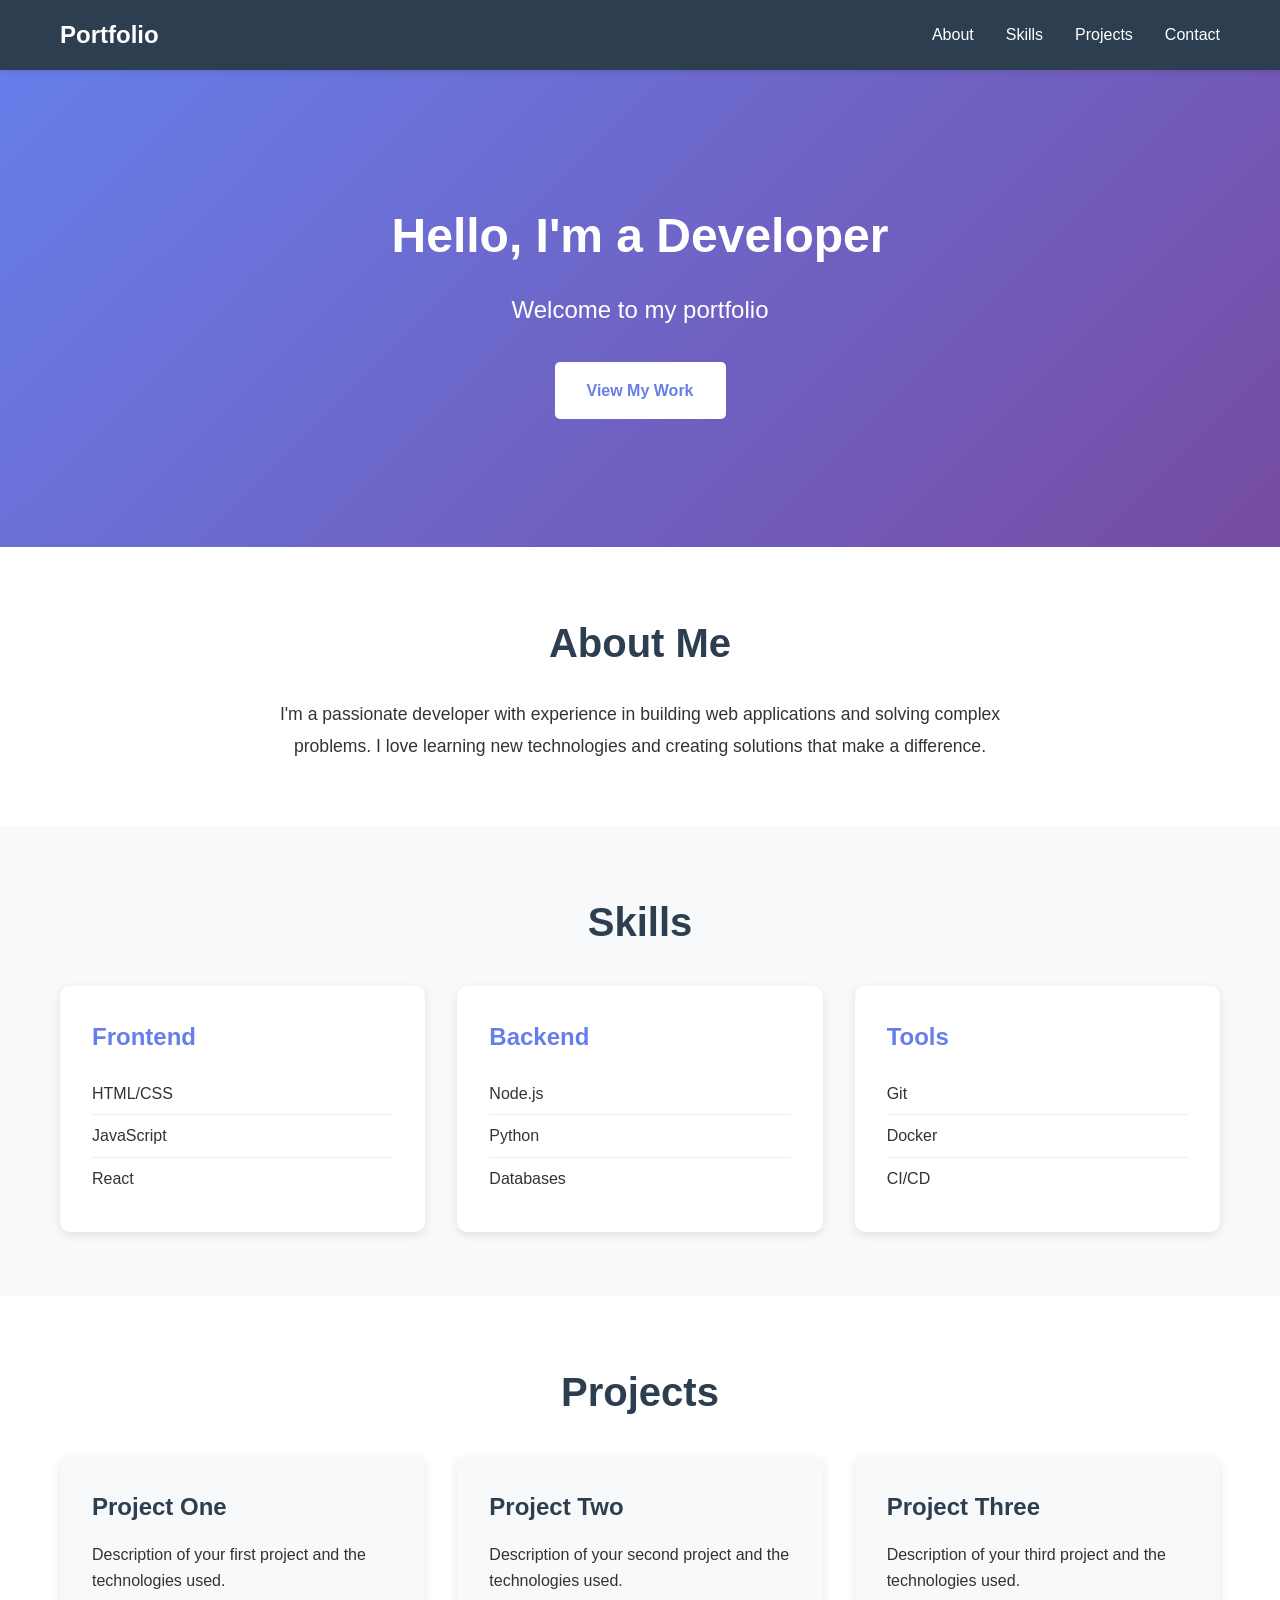
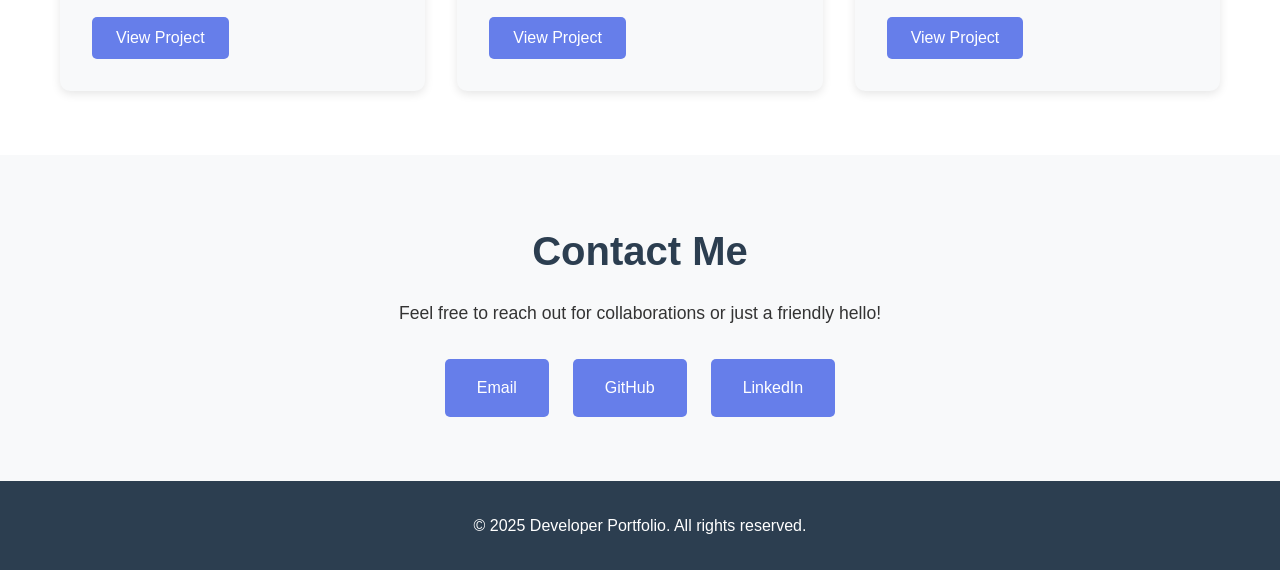
==== index.html @ 44badab9 "Create complete developer portfolio website Co-authored-by: anilindorkar <16035723+anilindorkar@user" ====
<!DOCTYPE html>
<html lang="en">
<head>
    <meta charset="UTF-8">
    <meta name="viewport" content="width=device-width, initial-scale=1.0">
    <meta name="description" content="Developer Portfolio - Showcasing my projects and skills">
    <title>Developer Portfolio</title>
    <link rel="stylesheet" href="styles.css">
</head>
<body>
    <header>
        <nav>
            <div class="nav-container">
                <h1 class="logo">Portfolio</h1>
                <ul class="nav-links">
                    <li><a href="#about">About</a></li>
                    <li><a href="#skills">Skills</a></li>
                    <li><a href="#projects">Projects</a></li>
                    <li><a href="#contact">Contact</a></li>
                </ul>
            </div>
        </nav>
    </header>

    <main>
        <section id="hero" class="hero">
            <div class="hero-content">
                <h2>Hello, I'm a Developer</h2>
                <p>Welcome to my portfolio</p>
                <a href="#projects" class="cta-button">View My Work</a>
            </div>
        </section>

        <section id="about" class="about">
            <div class="container">
                <h2>About Me</h2>
                <p>
                    I'm a passionate developer with experience in building web applications
                    and solving complex problems. I love learning new technologies and 
                    creating solutions that make a difference.
                </p>
            </div>
        </section>

        <section id="skills" class="skills">
            <div class="container">
                <h2>Skills</h2>
                <div class="skills-grid">
                    <div class="skill-card">
                        <h3>Frontend</h3>
                        <ul>
                            <li>HTML/CSS</li>
                            <li>JavaScript</li>
                            <li>React</li>
                        </ul>
                    </div>
                    <div class="skill-card">
                        <h3>Backend</h3>
                        <ul>
                            <li>Node.js</li>
                            <li>Python</li>
                            <li>Databases</li>
                        </ul>
                    </div>
                    <div class="skill-card">
                        <h3>Tools</h3>
                        <ul>
                            <li>Git</li>
                            <li>Docker</li>
                            <li>CI/CD</li>
                        </ul>
                    </div>
                </div>
            </div>
        </section>

        <section id="projects" class="projects">
            <div class="container">
                <h2>Projects</h2>
                <div class="projects-grid">
                    <div class="project-card">
                        <h3>Project One</h3>
                        <p>Description of your first project and the technologies used.</p>
                        <a href="#" class="project-link">View Project</a>
                    </div>
                    <div class="project-card">
                        <h3>Project Two</h3>
                        <p>Description of your second project and the technologies used.</p>
                        <a href="#" class="project-link">View Project</a>
                    </div>
                    <div class="project-card">
                        <h3>Project Three</h3>
                        <p>Description of your third project and the technologies used.</p>
                        <a href="#" class="project-link">View Project</a>
                    </div>
                </div>
            </div>
        </section>

        <section id="contact" class="contact">
            <div class="container">
                <h2>Contact Me</h2>
                <p>Feel free to reach out for collaborations or just a friendly hello!</p>
                <div class="contact-links">
                    <a href="mailto:your.email@example.com" class="contact-button">Email</a>
                    <a href="https://github.com/anilindorkar" class="contact-button">GitHub</a>
                    <a href="https://linkedin.com/in/yourprofile" class="contact-button">LinkedIn</a>
                </div>
            </div>
        </section>
    </main>

    <footer>
        <div class="container">
            <p>&copy; 2025 Developer Portfolio. All rights reserved.</p>
        </div>
    </footer>
</body>
</html>
---- styles.css ----
/* Reset and Base Styles */
* {
    margin: 0;
    padding: 0;
    box-sizing: border-box;
}

body {
    font-family: 'Segoe UI', Tahoma, Geneva, Verdana, sans-serif;
    line-height: 1.6;
    color: #333;
    background-color: #f4f4f4;
}

.container {
    max-width: 1200px;
    margin: 0 auto;
    padding: 0 20px;
}

/* Header and Navigation */
header {
    background-color: #2c3e50;
    color: white;
    position: sticky;
    top: 0;
    z-index: 100;
    box-shadow: 0 2px 5px rgba(0,0,0,0.1);
}

.nav-container {
    max-width: 1200px;
    margin: 0 auto;
    display: flex;
    justify-content: space-between;
    align-items: center;
    padding: 1rem 20px;
}

.logo {
    font-size: 1.5rem;
    font-weight: bold;
}

.nav-links {
    display: flex;
    list-style: none;
    gap: 2rem;
}

.nav-links a {
    color: white;
    text-decoration: none;
    transition: color 0.3s ease;
}

.nav-links a:hover {
    color: #3498db;
}

/* Hero Section */
.hero {
    background: linear-gradient(135deg, #667eea 0%, #764ba2 100%);
    color: white;
    padding: 8rem 20px;
    text-align: center;
}

.hero-content h2 {
    font-size: 3rem;
    margin-bottom: 1rem;
}

.hero-content p {
    font-size: 1.5rem;
    margin-bottom: 2rem;
}

.cta-button {
    display: inline-block;
    padding: 1rem 2rem;
    background-color: white;
    color: #667eea;
    text-decoration: none;
    border-radius: 5px;
    font-weight: bold;
    transition: transform 0.3s ease, box-shadow 0.3s ease;
}

.cta-button:hover {
    transform: translateY(-2px);
    box-shadow: 0 5px 15px rgba(0,0,0,0.2);
}

/* About Section */
.about {
    padding: 4rem 20px;
    background-color: white;
}

.about h2 {
    font-size: 2.5rem;
    margin-bottom: 1.5rem;
    text-align: center;
    color: #2c3e50;
}

.about p {
    font-size: 1.1rem;
    max-width: 800px;
    margin: 0 auto;
    text-align: center;
    line-height: 1.8;
}

/* Skills Section */
.skills {
    padding: 4rem 20px;
    background-color: #f8f9fa;
}

.skills h2 {
    font-size: 2.5rem;
    margin-bottom: 2rem;
    text-align: center;
    color: #2c3e50;
}

.skills-grid {
    display: grid;
    grid-template-columns: repeat(auto-fit, minmax(250px, 1fr));
    gap: 2rem;
    max-width: 1200px;
    margin: 0 auto;
}

.skill-card {
    background-color: white;
    padding: 2rem;
    border-radius: 10px;
    box-shadow: 0 3px 10px rgba(0,0,0,0.1);
    transition: transform 0.3s ease, box-shadow 0.3s ease;
}

.skill-card:hover {
    transform: translateY(-5px);
    box-shadow: 0 5px 20px rgba(0,0,0,0.15);
}

.skill-card h3 {
    font-size: 1.5rem;
    margin-bottom: 1rem;
    color: #667eea;
}

.skill-card ul {
    list-style: none;
}

.skill-card li {
    padding: 0.5rem 0;
    border-bottom: 1px solid #eee;
}

.skill-card li:last-child {
    border-bottom: none;
}

/* Projects Section */
.projects {
    padding: 4rem 20px;
    background-color: white;
}

.projects h2 {
    font-size: 2.5rem;
    margin-bottom: 2rem;
    text-align: center;
    color: #2c3e50;
}

.projects-grid {
    display: grid;
    grid-template-columns: repeat(auto-fit, minmax(300px, 1fr));
    gap: 2rem;
    max-width: 1200px;
    margin: 0 auto;
}

.project-card {
    background-color: #f8f9fa;
    padding: 2rem;
    border-radius: 10px;
    box-shadow: 0 3px 10px rgba(0,0,0,0.1);
    transition: transform 0.3s ease, box-shadow 0.3s ease;
}

.project-card:hover {
    transform: translateY(-5px);
    box-shadow: 0 5px 20px rgba(0,0,0,0.15);
}

.project-card h3 {
    font-size: 1.5rem;
    margin-bottom: 1rem;
    color: #2c3e50;
}

.project-card p {
    margin-bottom: 1.5rem;
    line-height: 1.6;
}

.project-link {
    display: inline-block;
    padding: 0.5rem 1.5rem;
    background-color: #667eea;
    color: white;
    text-decoration: none;
    border-radius: 5px;
    transition: background-color 0.3s ease;
}

.project-link:hover {
    background-color: #764ba2;
}

/* Contact Section */
.contact {
    padding: 4rem 20px;
    background-color: #f8f9fa;
    text-align: center;
}

.contact h2 {
    font-size: 2.5rem;
    margin-bottom: 1rem;
    color: #2c3e50;
}

.contact p {
    font-size: 1.1rem;
    margin-bottom: 2rem;
}

.contact-links {
    display: flex;
    justify-content: center;
    gap: 1.5rem;
    flex-wrap: wrap;
}

.contact-button {
    display: inline-block;
    padding: 1rem 2rem;
    background-color: #667eea;
    color: white;
    text-decoration: none;
    border-radius: 5px;
    transition: background-color 0.3s ease, transform 0.3s ease;
}

.contact-button:hover {
    background-color: #764ba2;
    transform: translateY(-2px);
}

/* Footer */
footer {
    background-color: #2c3e50;
    color: white;
    text-align: center;
    padding: 2rem 20px;
}

/* Responsive Design */
@media (max-width: 768px) {
    .nav-container {
        flex-direction: column;
        gap: 1rem;
    }
    
    .nav-links {
        gap: 1rem;
    }
    
    .hero-content h2 {
        font-size: 2rem;
    }
    
    .hero-content p {
        font-size: 1.2rem;
    }
    
    .skills-grid,
    .projects-grid {
        grid-template-columns: 1fr;
    }
    
    .contact-links {
        flex-direction: column;
        align-items: center;
    }
}

@media (max-width: 480px) {
    .hero {
        padding: 4rem 20px;
    }
    
    section {
        padding: 2rem 20px;
    }
    
    h2 {
        font-size: 2rem !important;
    }
}
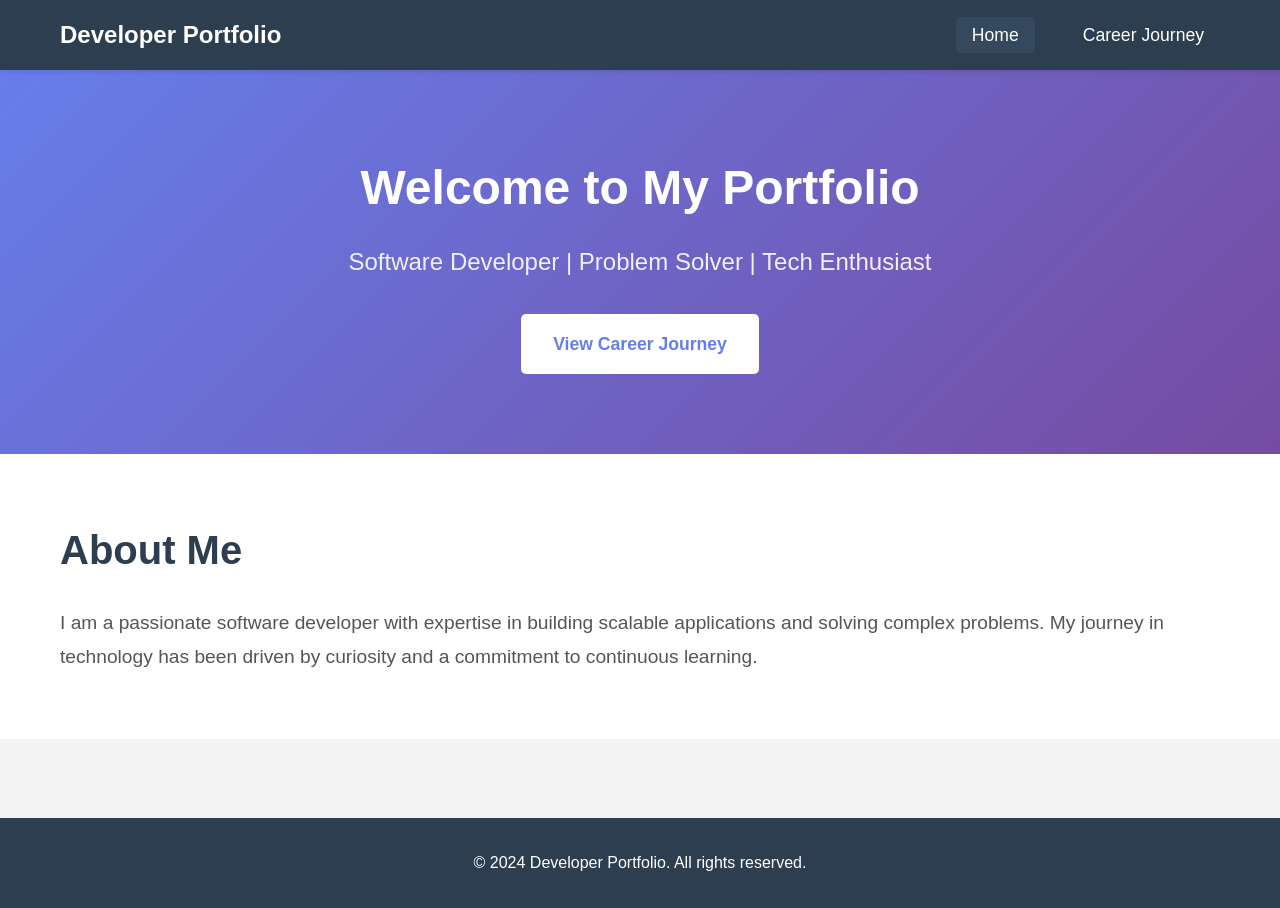
==== commit 6aa10a91: "Add professional portfolio pages with career journey and resume Co-authored-by: anilindorkar <160357" ====
--- a/index.html
+++ b/index.html
@@ -3,116 +3,42 @@
 <head>
     <meta charset="UTF-8">
     <meta name="viewport" content="width=device-width, initial-scale=1.0">
-    <meta name="description" content="Developer Portfolio - Showcasing my projects and skills">
-    <title>Developer Portfolio</title>
+    <title>Developer Portfolio - Home</title>
     <link rel="stylesheet" href="styles.css">
 </head>
 <body>
-    <header>
-        <nav>
-            <div class="nav-container">
-                <h1 class="logo">Portfolio</h1>
-                <ul class="nav-links">
-                    <li><a href="#about">About</a></li>
-                    <li><a href="#skills">Skills</a></li>
-                    <li><a href="#projects">Projects</a></li>
-                    <li><a href="#contact">Contact</a></li>
-                </ul>
-            </div>
-        </nav>
-    </header>
+    <nav class="navigation">
+        <div class="nav-container">
+            <h1 class="logo">Developer Portfolio</h1>
+            <ul class="nav-menu">
+                <li><a href="index.html" class="active">Home</a></li>
+                <li><a href="career.html">Career Journey</a></li>
+            </ul>
+        </div>
+    </nav>
 
-    <main>
-        <section id="hero" class="hero">
-            <div class="hero-content">
-                <h2>Hello, I'm a Developer</h2>
-                <p>Welcome to my portfolio</p>
-                <a href="#projects" class="cta-button">View My Work</a>
-            </div>
-        </section>
-
-        <section id="about" class="about">
+    <main class="main-content">
+        <section class="hero">
             <div class="container">
-                <h2>About Me</h2>
-                <p>
-                    I'm a passionate developer with experience in building web applications
-                    and solving complex problems. I love learning new technologies and 
-                    creating solutions that make a difference.
-                </p>
-            </div>
-        </section>
-
-        <section id="skills" class="skills">
-            <div class="container">
-                <h2>Skills</h2>
-                <div class="skills-grid">
-                    <div class="skill-card">
-                        <h3>Frontend</h3>
-                        <ul>
-                            <li>HTML/CSS</li>
-                            <li>JavaScript</li>
-                            <li>React</li>
-                        </ul>
-                    </div>
-                    <div class="skill-card">
-                        <h3>Backend</h3>
-                        <ul>
-                            <li>Node.js</li>
-                            <li>Python</li>
-                            <li>Databases</li>
-                        </ul>
-                    </div>
-                    <div class="skill-card">
-                        <h3>Tools</h3>
-                        <ul>
-                            <li>Git</li>
-                            <li>Docker</li>
-                            <li>CI/CD</li>
-                        </ul>
-                    </div>
+                <h1 class="hero-title">Welcome to My Portfolio</h1>
+                <p class="hero-subtitle">Software Developer | Problem Solver | Tech Enthusiast</p>
+                <div class="hero-actions">
+                    <a href="career.html" class="btn btn-primary">View Career Journey</a>
                 </div>
             </div>
         </section>
 
-        <section id="projects" class="projects">
+        <section class="about">
             <div class="container">
-                <h2>Projects</h2>
-                <div class="projects-grid">
-                    <div class="project-card">
-                        <h3>Project One</h3>
-                        <p>Description of your first project and the technologies used.</p>
-                        <a href="#" class="project-link">View Project</a>
-                    </div>
-                    <div class="project-card">
-                        <h3>Project Two</h3>
-                        <p>Description of your second project and the technologies used.</p>
-                        <a href="#" class="project-link">View Project</a>
-                    </div>
-                    <div class="project-card">
-                        <h3>Project Three</h3>
-                        <p>Description of your third project and the technologies used.</p>
-                        <a href="#" class="project-link">View Project</a>
-                    </div>
-                </div>
-            </div>
-        </section>
-
-        <section id="contact" class="contact">
-            <div class="container">
-                <h2>Contact Me</h2>
-                <p>Feel free to reach out for collaborations or just a friendly hello!</p>
-                <div class="contact-links">
-                    <a href="mailto:your.email@example.com" class="contact-button">Email</a>
-                    <a href="https://github.com/anilindorkar" class="contact-button">GitHub</a>
-                    <a href="https://linkedin.com/in/yourprofile" class="contact-button">LinkedIn</a>
-                </div>
+                <h2>About Me</h2>
+                <p>I am a passionate software developer with expertise in building scalable applications and solving complex problems. My journey in technology has been driven by curiosity and a commitment to continuous learning.</p>
             </div>
         </section>
     </main>
 
-    <footer>
+    <footer class="footer">
         <div class="container">
-            <p>&copy; 2025 Developer Portfolio. All rights reserved.</p>
+            <p>&copy; 2024 Developer Portfolio. All rights reserved.</p>
         </div>
     </footer>
 </body>
--- a/styles.css
+++ b/styles.css
@@ -1,4 +1,4 @@
-/* Reset and Base Styles */
+/* Global Styles */
 * {
     margin: 0;
     padding: 0;
@@ -18,23 +18,24 @@
     padding: 0 20px;
 }
 
-/* Header and Navigation */
-header {
+/* Navigation */
+.navigation {
     background-color: #2c3e50;
     color: white;
+    padding: 1rem 0;
+    box-shadow: 0 2px 5px rgba(0,0,0,0.1);
     position: sticky;
     top: 0;
     z-index: 100;
-    box-shadow: 0 2px 5px rgba(0,0,0,0.1);
 }
 
 .nav-container {
     max-width: 1200px;
     margin: 0 auto;
+    padding: 0 20px;
     display: flex;
     justify-content: space-between;
     align-items: center;
-    padding: 1rem 20px;
 }
 
 .logo {
@@ -42,277 +43,325 @@
     font-weight: bold;
 }
 
-.nav-links {
+.nav-menu {
     display: flex;
     list-style: none;
     gap: 2rem;
 }
 
-.nav-links a {
+.nav-menu a {
     color: white;
     text-decoration: none;
+    font-size: 1.1rem;
     transition: color 0.3s ease;
-}
-
-.nav-links a:hover {
-    color: #3498db;
+    padding: 0.5rem 1rem;
+    border-radius: 5px;
+}
+
+.nav-menu a:hover,
+.nav-menu a.active {
+    background-color: #34495e;
+}
+
+/* Main Content */
+.main-content {
+    min-height: calc(100vh - 200px);
 }
 
 /* Hero Section */
 .hero {
     background: linear-gradient(135deg, #667eea 0%, #764ba2 100%);
     color: white;
-    padding: 8rem 20px;
+    padding: 5rem 0;
     text-align: center;
 }
 
-.hero-content h2 {
+.hero-title {
     font-size: 3rem;
     margin-bottom: 1rem;
-}
-
-.hero-content p {
+    animation: fadeInUp 0.8s ease;
+}
+
+.hero-subtitle {
     font-size: 1.5rem;
     margin-bottom: 2rem;
-}
-
-.cta-button {
+    opacity: 0.9;
+    animation: fadeInUp 1s ease;
+}
+
+.hero-actions {
+    animation: fadeInUp 1.2s ease;
+}
+
+.btn {
     display: inline-block;
     padding: 1rem 2rem;
-    background-color: white;
-    color: #667eea;
     text-decoration: none;
     border-radius: 5px;
+    transition: all 0.3s ease;
+    font-size: 1.1rem;
+    cursor: pointer;
+}
+
+.btn-primary {
+    background-color: white;
+    color: #667eea;
     font-weight: bold;
-    transition: transform 0.3s ease, box-shadow 0.3s ease;
-}
-
-.cta-button:hover {
+}
+
+.btn-primary:hover {
     transform: translateY(-2px);
     box-shadow: 0 5px 15px rgba(0,0,0,0.2);
 }
 
 /* About Section */
 .about {
-    padding: 4rem 20px;
+    padding: 4rem 0;
     background-color: white;
 }
 
 .about h2 {
     font-size: 2.5rem;
     margin-bottom: 1.5rem;
+    color: #2c3e50;
+}
+
+.about p {
+    font-size: 1.2rem;
+    line-height: 1.8;
+    color: #555;
+}
+
+/* Career Page */
+.career-page {
+    background-color: white;
+    padding: 2rem 0;
+}
+
+.page-header {
     text-align: center;
+    padding: 3rem 0;
+    background: linear-gradient(135deg, #667eea 0%, #764ba2 100%);
+    color: white;
+    margin-bottom: 3rem;
+    border-radius: 10px;
+}
+
+.page-header h1 {
+    font-size: 2.5rem;
+    margin-bottom: 1rem;
+}
+
+.subtitle {
+    font-size: 1.2rem;
+    opacity: 0.9;
+}
+
+/* Resume Sections */
+.resume-section {
+    margin-bottom: 3rem;
+    padding: 2rem;
+    background-color: #f9f9f9;
+    border-radius: 8px;
+    box-shadow: 0 2px 5px rgba(0,0,0,0.05);
+}
+
+.resume-section h2 {
+    font-size: 2rem;
     color: #2c3e50;
-}
-
-.about p {
-    font-size: 1.1rem;
-    max-width: 800px;
-    margin: 0 auto;
-    text-align: center;
+    margin-bottom: 1.5rem;
+    border-bottom: 3px solid #667eea;
+    padding-bottom: 0.5rem;
+}
+
+.resume-section p {
+    font-size: 1.1rem;
     line-height: 1.8;
-}
-
-/* Skills Section */
-.skills {
-    padding: 4rem 20px;
-    background-color: #f8f9fa;
-}
-
-.skills h2 {
-    font-size: 2.5rem;
-    margin-bottom: 2rem;
-    text-align: center;
-    color: #2c3e50;
-}
-
+    color: #555;
+}
+
+/* Skills Grid */
 .skills-grid {
     display: grid;
     grid-template-columns: repeat(auto-fit, minmax(250px, 1fr));
     gap: 2rem;
-    max-width: 1200px;
-    margin: 0 auto;
-}
-
-.skill-card {
-    background-color: white;
-    padding: 2rem;
-    border-radius: 10px;
-    box-shadow: 0 3px 10px rgba(0,0,0,0.1);
-    transition: transform 0.3s ease, box-shadow 0.3s ease;
-}
-
-.skill-card:hover {
-    transform: translateY(-5px);
-    box-shadow: 0 5px 20px rgba(0,0,0,0.15);
-}
-
-.skill-card h3 {
+    margin-top: 1.5rem;
+}
+
+.skill-category {
+    background-color: white;
+    padding: 1.5rem;
+    border-radius: 8px;
+    box-shadow: 0 2px 8px rgba(0,0,0,0.1);
+}
+
+.skill-category h3 {
+    font-size: 1.3rem;
+    color: #667eea;
+    margin-bottom: 1rem;
+}
+
+.skill-category ul {
+    list-style: none;
+}
+
+.skill-category li {
+    padding: 0.5rem 0;
+    color: #555;
+    border-bottom: 1px solid #eee;
+}
+
+.skill-category li:last-child {
+    border-bottom: none;
+}
+
+/* Experience Items */
+.experience-item {
+    margin-bottom: 2rem;
+    padding: 1.5rem;
+    background-color: white;
+    border-radius: 8px;
+    border-left: 4px solid #667eea;
+    box-shadow: 0 2px 5px rgba(0,0,0,0.05);
+}
+
+.experience-header {
+    display: flex;
+    justify-content: space-between;
+    align-items: center;
+    margin-bottom: 0.5rem;
+    flex-wrap: wrap;
+}
+
+.experience-item h3 {
     font-size: 1.5rem;
-    margin-bottom: 1rem;
-    color: #667eea;
-}
-
-.skill-card ul {
+    color: #2c3e50;
+}
+
+.duration {
+    color: #667eea;
+    font-weight: bold;
+    font-size: 1rem;
+}
+
+.company {
+    font-size: 1.1rem;
+    color: #777;
+    margin-bottom: 1rem;
+    font-style: italic;
+}
+
+.responsibilities {
+    list-style-position: inside;
+    padding-left: 1rem;
+}
+
+.responsibilities li {
+    padding: 0.4rem 0;
+    color: #555;
+    line-height: 1.6;
+}
+
+/* Education */
+.education-item {
+    padding: 1.5rem;
+    background-color: white;
+    border-radius: 8px;
+    box-shadow: 0 2px 5px rgba(0,0,0,0.05);
+}
+
+.education-item h3 {
+    font-size: 1.5rem;
+    color: #2c3e50;
+    margin-bottom: 0.5rem;
+}
+
+.institution {
+    font-size: 1.1rem;
+    color: #667eea;
+    margin-bottom: 0.5rem;
+}
+
+/* Certifications */
+.certifications-list {
     list-style: none;
-}
-
-.skill-card li {
-    padding: 0.5rem 0;
-    border-bottom: 1px solid #eee;
-}
-
-.skill-card li:last-child {
-    border-bottom: none;
-}
-
-/* Projects Section */
-.projects {
-    padding: 4rem 20px;
-    background-color: white;
-}
-
-.projects h2 {
-    font-size: 2.5rem;
-    margin-bottom: 2rem;
+    padding: 1rem 0;
+}
+
+.certifications-list li {
+    padding: 1rem;
+    margin-bottom: 0.5rem;
+    background-color: white;
+    border-radius: 5px;
+    border-left: 3px solid #667eea;
+    box-shadow: 0 2px 5px rgba(0,0,0,0.05);
+}
+
+/* Projects */
+.project-item {
+    padding: 1.5rem;
+    margin-bottom: 1rem;
+    background-color: white;
+    border-radius: 8px;
+    box-shadow: 0 2px 5px rgba(0,0,0,0.05);
+}
+
+.project-item h3 {
+    font-size: 1.3rem;
+    color: #667eea;
+    margin-bottom: 0.5rem;
+}
+
+.project-item p {
+    color: #555;
+    line-height: 1.6;
+}
+
+/* Footer */
+.footer {
+    background-color: #2c3e50;
+    color: white;
     text-align: center;
-    color: #2c3e50;
-}
-
-.projects-grid {
-    display: grid;
-    grid-template-columns: repeat(auto-fit, minmax(300px, 1fr));
-    gap: 2rem;
-    max-width: 1200px;
-    margin: 0 auto;
-}
-
-.project-card {
-    background-color: #f8f9fa;
-    padding: 2rem;
-    border-radius: 10px;
-    box-shadow: 0 3px 10px rgba(0,0,0,0.1);
-    transition: transform 0.3s ease, box-shadow 0.3s ease;
-}
-
-.project-card:hover {
-    transform: translateY(-5px);
-    box-shadow: 0 5px 20px rgba(0,0,0,0.15);
-}
-
-.project-card h3 {
-    font-size: 1.5rem;
-    margin-bottom: 1rem;
-    color: #2c3e50;
-}
-
-.project-card p {
-    margin-bottom: 1.5rem;
-    line-height: 1.6;
-}
-
-.project-link {
-    display: inline-block;
-    padding: 0.5rem 1.5rem;
-    background-color: #667eea;
-    color: white;
-    text-decoration: none;
-    border-radius: 5px;
-    transition: background-color 0.3s ease;
-}
-
-.project-link:hover {
-    background-color: #764ba2;
-}
-
-/* Contact Section */
-.contact {
-    padding: 4rem 20px;
-    background-color: #f8f9fa;
-    text-align: center;
-}
-
-.contact h2 {
-    font-size: 2.5rem;
-    margin-bottom: 1rem;
-    color: #2c3e50;
-}
-
-.contact p {
-    font-size: 1.1rem;
-    margin-bottom: 2rem;
-}
-
-.contact-links {
-    display: flex;
-    justify-content: center;
-    gap: 1.5rem;
-    flex-wrap: wrap;
-}
-
-.contact-button {
-    display: inline-block;
-    padding: 1rem 2rem;
-    background-color: #667eea;
-    color: white;
-    text-decoration: none;
-    border-radius: 5px;
-    transition: background-color 0.3s ease, transform 0.3s ease;
-}
-
-.contact-button:hover {
-    background-color: #764ba2;
-    transform: translateY(-2px);
-}
-
-/* Footer */
-footer {
-    background-color: #2c3e50;
-    color: white;
-    text-align: center;
-    padding: 2rem 20px;
+    padding: 2rem 0;
+    margin-top: 3rem;
+}
+
+/* Animations */
+@keyframes fadeInUp {
+    from {
+        opacity: 0;
+        transform: translateY(30px);
+    }
+    to {
+        opacity: 1;
+        transform: translateY(0);
+    }
 }
 
 /* Responsive Design */
 @media (max-width: 768px) {
-    .nav-container {
+    .hero-title {
+        font-size: 2rem;
+    }
+    
+    .hero-subtitle {
+        font-size: 1.2rem;
+    }
+    
+    .nav-menu {
+        gap: 1rem;
+    }
+    
+    .skills-grid {
+        grid-template-columns: 1fr;
+    }
+    
+    .experience-header {
         flex-direction: column;
-        gap: 1rem;
-    }
-    
-    .nav-links {
-        gap: 1rem;
-    }
-    
-    .hero-content h2 {
-        font-size: 2rem;
-    }
-    
-    .hero-content p {
-        font-size: 1.2rem;
-    }
-    
-    .skills-grid,
-    .projects-grid {
-        grid-template-columns: 1fr;
-    }
-    
-    .contact-links {
-        flex-direction: column;
-        align-items: center;
-    }
-}
-
-@media (max-width: 480px) {
-    .hero {
-        padding: 4rem 20px;
-    }
-    
-    section {
-        padding: 2rem 20px;
-    }
-    
-    h2 {
-        font-size: 2rem !important;
-    }
-}
+        align-items: flex-start;
+    }
+    
+    .page-header h1 {
+        font-size: 1.8rem;
+    }
+}
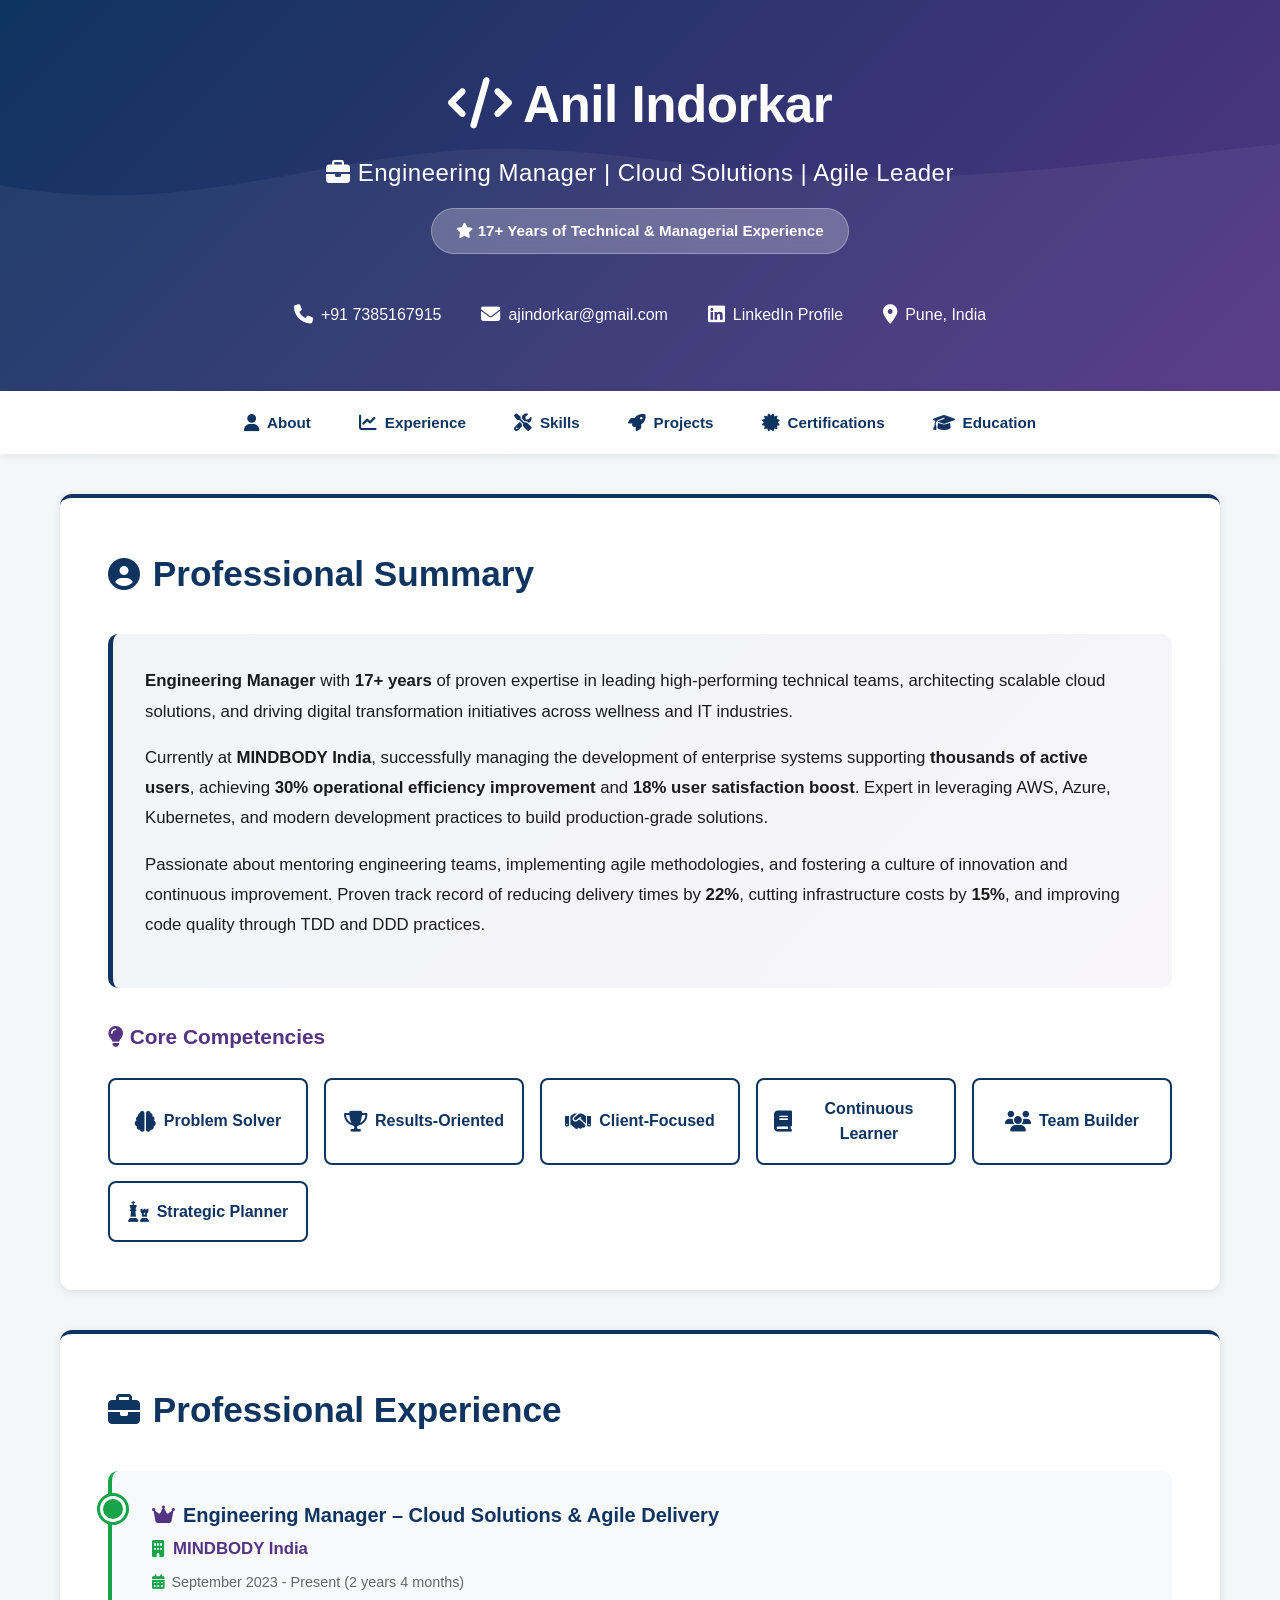
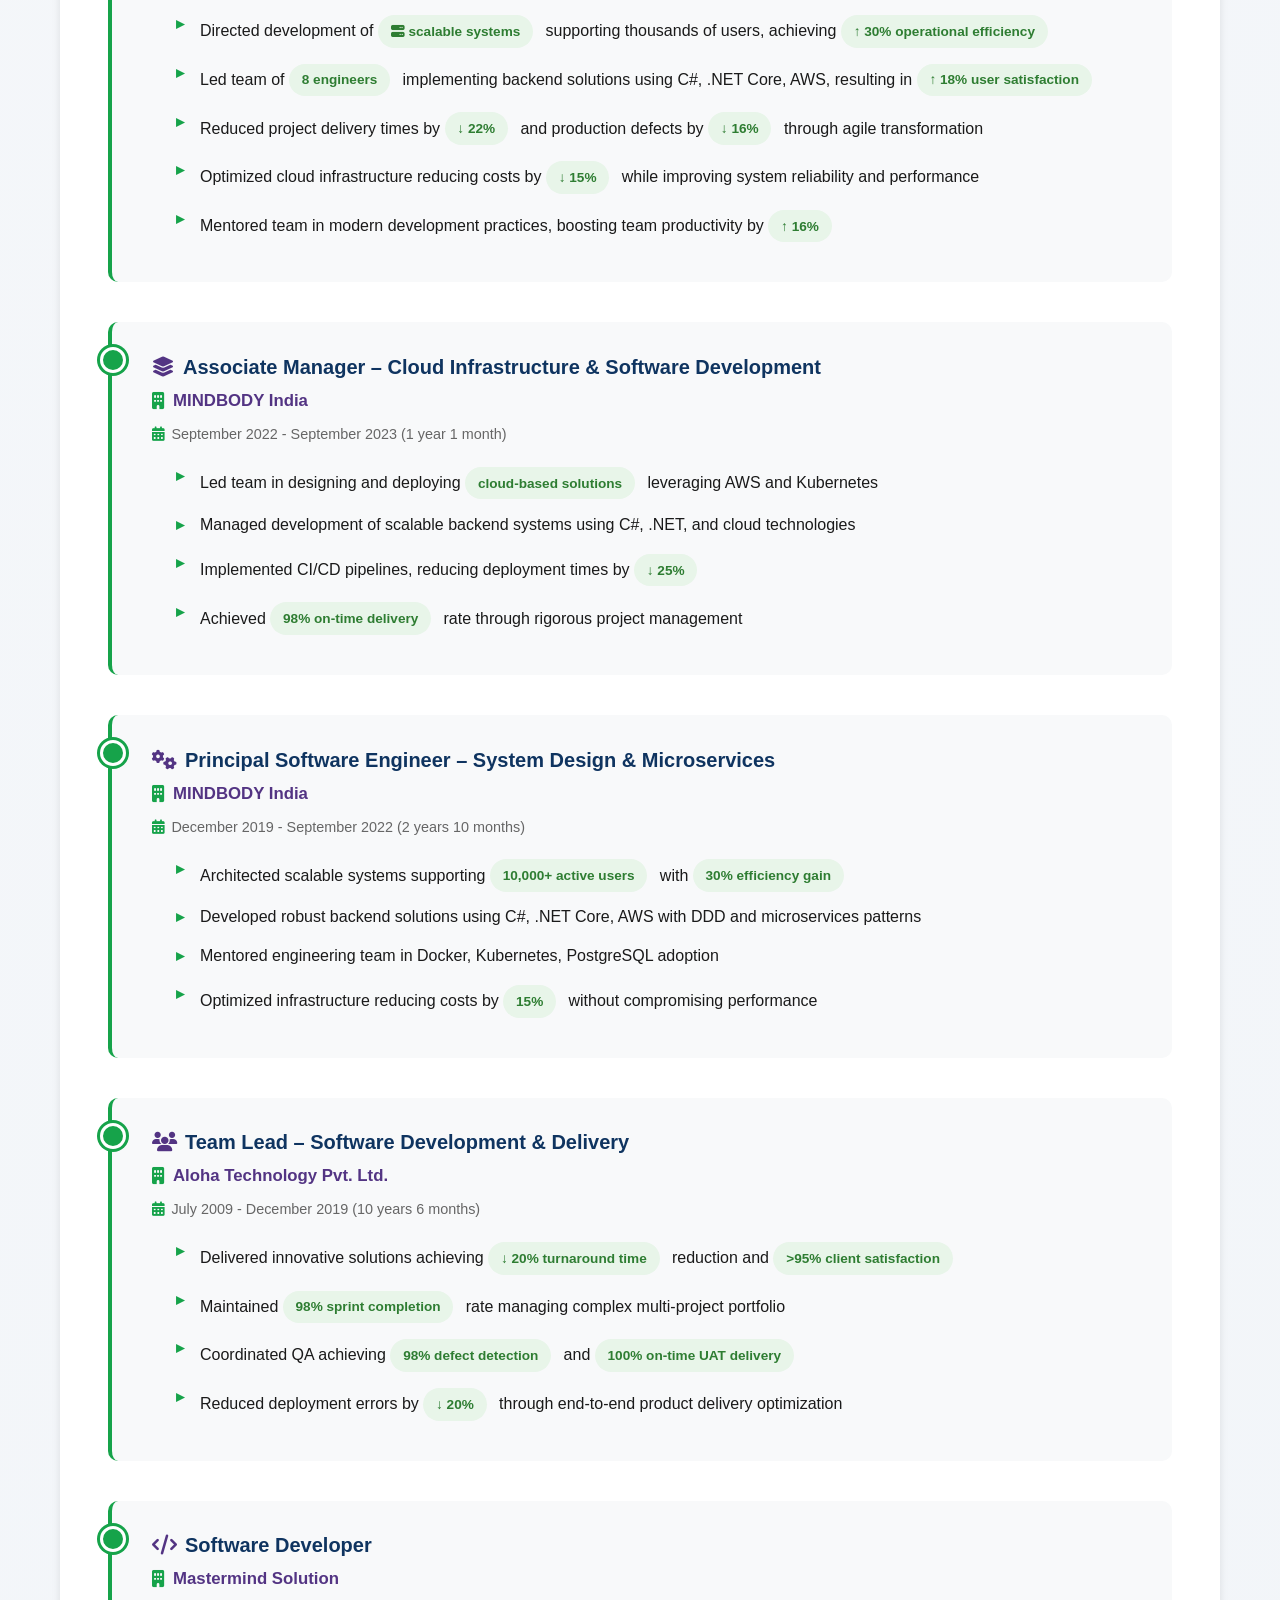
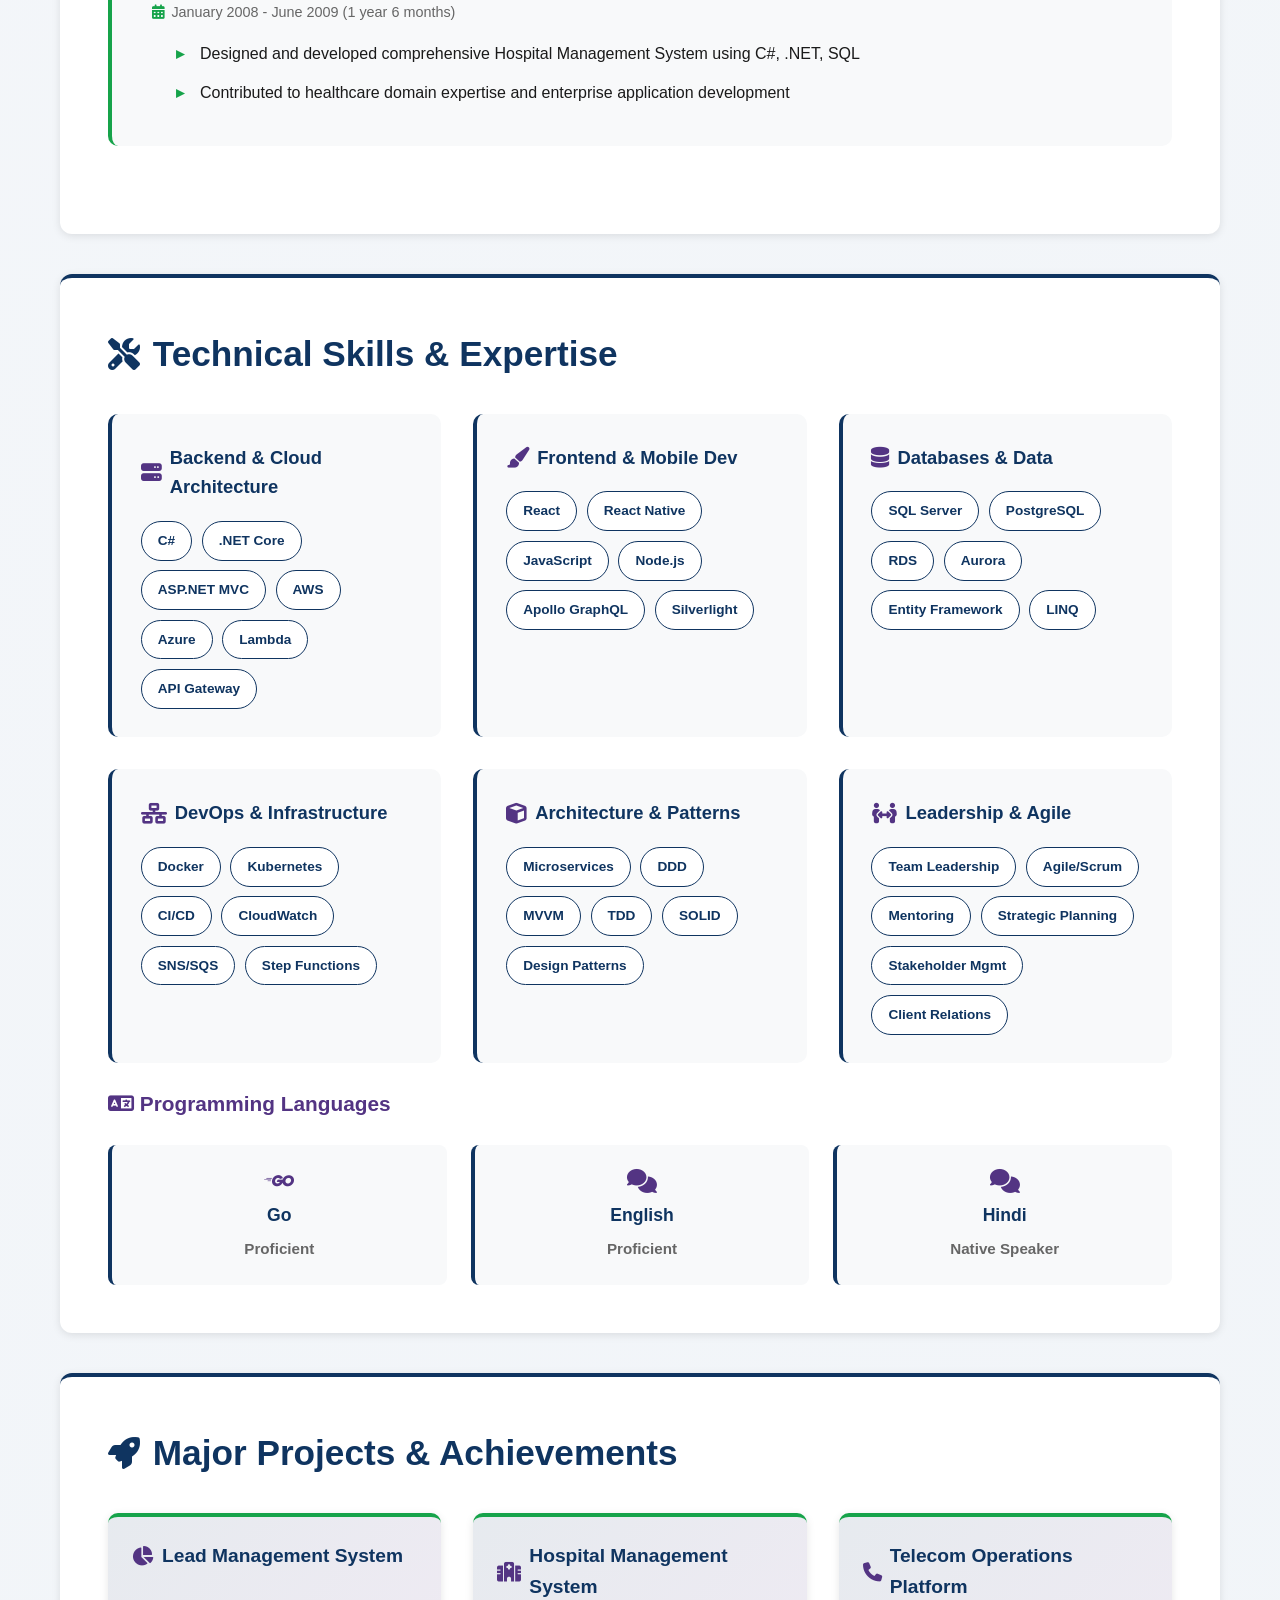
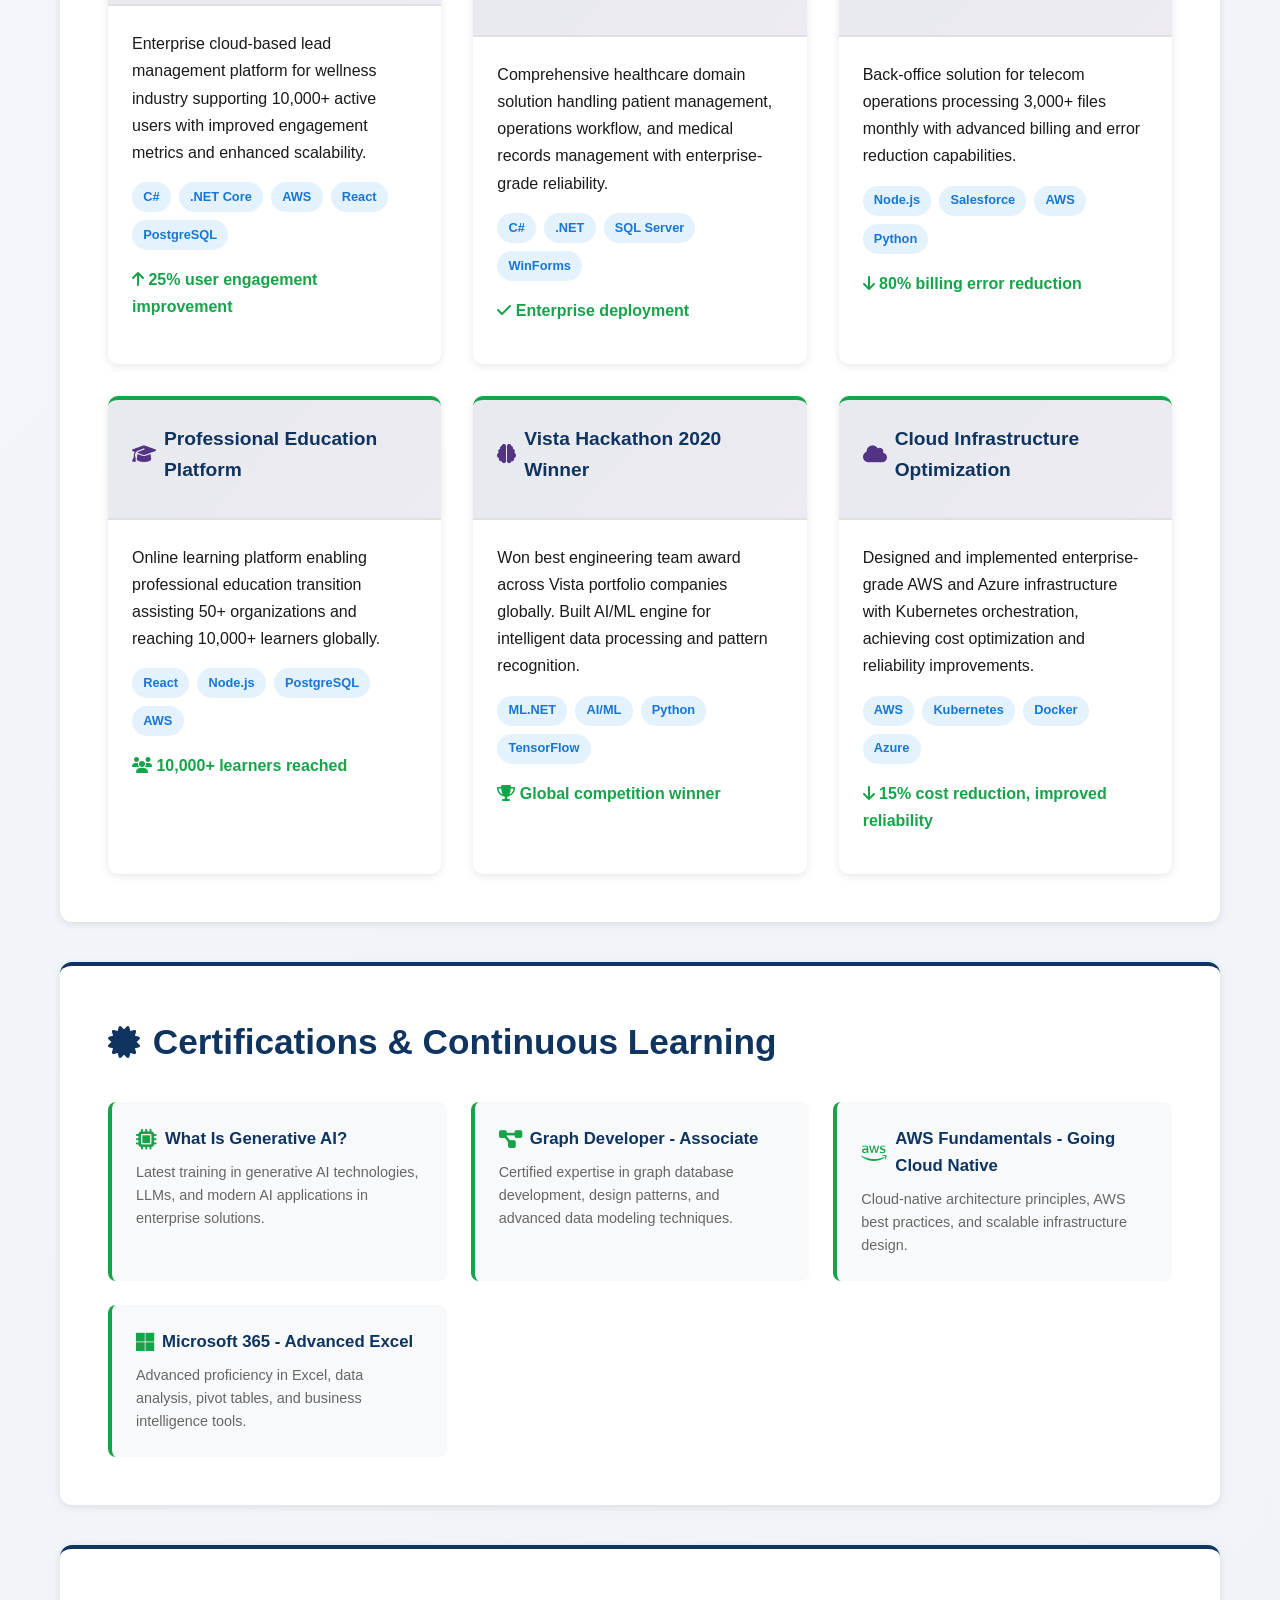
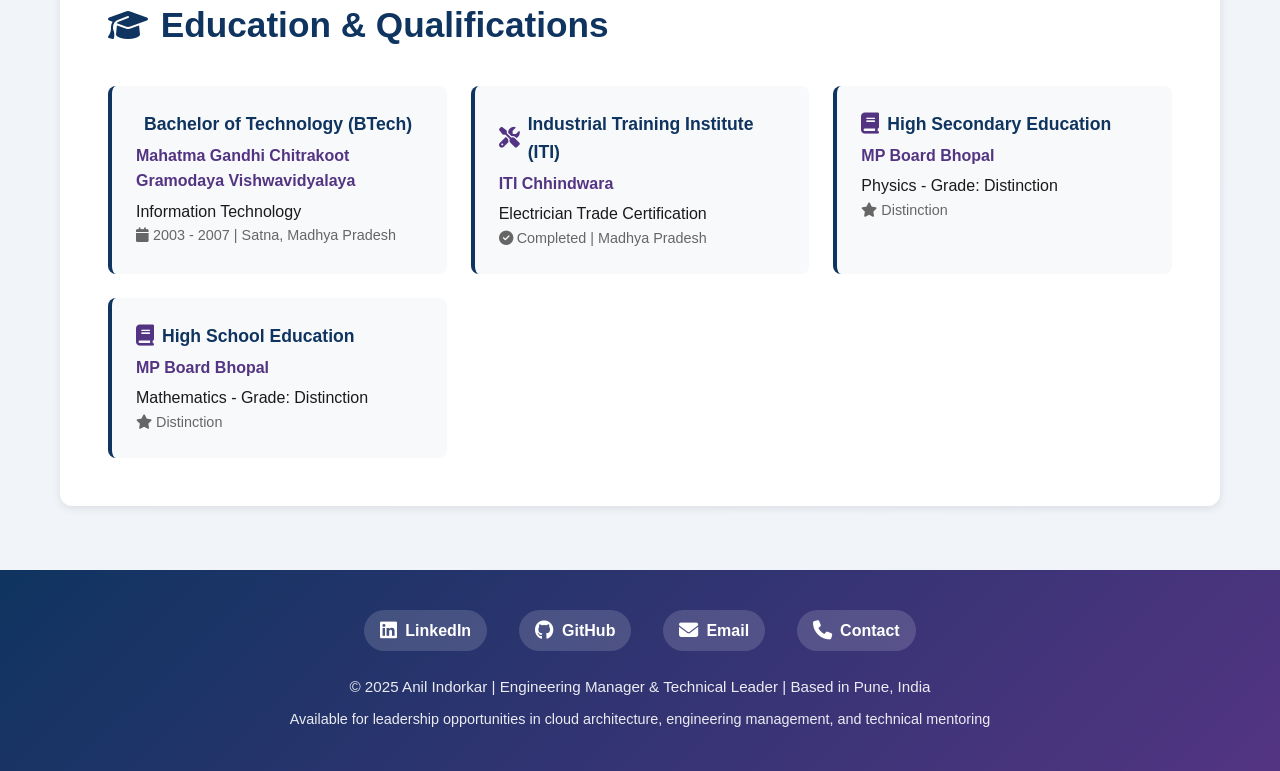
==== commit 013df6fb: "Update portfolio with professional design, icons, and managerial presentation" ====
--- a/index.html
+++ b/index.html
@@ -1,45 +1,1424 @@
 <!DOCTYPE html>
 <html lang="en">
-<head>
-    <meta charset="UTF-8">
-    <meta name="viewport" content="width=device-width, initial-scale=1.0">
-    <title>Developer Portfolio - Home</title>
-    <link rel="stylesheet" href="styles.css">
-</head>
-<body>
-    <nav class="navigation">
-        <div class="nav-container">
-            <h1 class="logo">Developer Portfolio</h1>
-            <ul class="nav-menu">
-                <li><a href="index.html" class="active">Home</a></li>
-                <li><a href="career.html">Career Journey</a></li>
+  <head>
+    <meta charset="UTF-8" />
+    <meta name="viewport" content="width=device-width, initial-scale=1.0" />
+    <meta
+      name="description"
+      content="Anil Indorkar - Engineering Manager | Cloud Solutions | 17+ years experience"
+    />
+    <title>Anil Indorkar - Engineering Manager & Technical Leader</title>
+    <link
+      rel="stylesheet"
+      href="https://cdnjs.cloudflare.com/ajax/libs/font-awesome/6.4.0/css/all.min.css"
+    />
+    <style>
+      * {
+        margin: 0;
+        padding: 0;
+        box-sizing: border-box;
+      }
+
+      :root {
+        --primary: #0f3460;
+        --secondary: #533483;
+        --accent: #16a34a;
+        --light-bg: #f8f9fa;
+        --text-dark: #1a1a1a;
+        --text-light: #666;
+        --border: #e0e0e0;
+        --card-shadow: 0 2px 8px rgba(0, 0, 0, 0.1);
+        --card-hover: 0 8px 16px rgba(0, 0, 0, 0.15);
+      }
+
+      html {
+        scroll-behavior: smooth;
+      }
+
+      body {
+        font-family: -apple-system, BlinkMacSystemFont, "Segoe UI", Roboto,
+          "Helvetica Neue", Arial, sans-serif;
+        line-height: 1.6;
+        color: var(--text-dark);
+        background: linear-gradient(135deg, #f5f7fa 0%, #f0f4f8 100%);
+      }
+
+      /* ============ HEADER ============ */
+      header {
+        background: linear-gradient(
+          135deg,
+          var(--primary) 0%,
+          var(--secondary) 100%
+        );
+        color: white;
+        padding: 4rem 2rem;
+        text-align: center;
+        box-shadow: 0 4px 20px rgba(0, 0, 0, 0.2);
+        position: relative;
+        overflow: hidden;
+      }
+
+      header::before {
+        content: "";
+        position: absolute;
+        top: 0;
+        left: 0;
+        right: 0;
+        bottom: 0;
+        background: url('data:image/svg+xml,<svg xmlns="http://www.w3.org/2000/svg" viewBox="0 0 1440 320"><path fill="rgba(255,255,255,0.05)" fill-opacity="1" d="M0,96L48,112C96,128,192,160,288,160C384,160,480,128,576,122.7C672,117,768,139,864,144C960,149,1056,139,1152,128C1248,117,1344,107,1392,101.3L1440,96L1440,320L1392,320C1344,320,1248,320,1152,320C1056,320,960,320,864,320C768,320,672,320,576,320C480,320,384,320,288,320C192,320,96,320,48,320L0,320Z"></path></svg>')
+          no-repeat bottom;
+        background-size: cover;
+      }
+
+      header > * {
+        position: relative;
+        z-index: 1;
+      }
+
+      header h1 {
+        font-size: 3.2rem;
+        font-weight: 800;
+        margin-bottom: 0.5rem;
+        letter-spacing: -0.5px;
+      }
+
+      header .title {
+        font-size: 1.5rem;
+        margin-bottom: 1rem;
+        font-weight: 300;
+        letter-spacing: 0.5px;
+      }
+
+      .header-badge {
+        display: inline-block;
+        background: rgba(255, 255, 255, 0.25);
+        backdrop-filter: blur(10px);
+        padding: 0.6rem 1.5rem;
+        border-radius: 30px;
+        font-size: 0.95rem;
+        margin-bottom: 1.5rem;
+        border: 1px solid rgba(255, 255, 255, 0.3);
+        font-weight: 600;
+      }
+
+      .contact-info {
+        display: flex;
+        justify-content: center;
+        gap: 2.5rem;
+        margin-top: 1.5rem;
+        flex-wrap: wrap;
+        font-size: 1rem;
+      }
+
+      .contact-info a,
+      .contact-info span {
+        color: white;
+        text-decoration: none;
+        display: flex;
+        align-items: center;
+        gap: 0.5rem;
+        transition: opacity 0.3s;
+      }
+
+      .contact-info a:hover {
+        opacity: 0.8;
+      }
+
+      .contact-info i {
+        font-size: 1.2rem;
+      }
+
+      /* ============ NAVIGATION ============ */
+      nav {
+        background: white;
+        padding: 1.2rem 0;
+        position: sticky;
+        top: 0;
+        z-index: 100;
+        box-shadow: 0 2px 10px rgba(0, 0, 0, 0.08);
+      }
+
+      nav ul {
+        list-style: none;
+        display: flex;
+        justify-content: center;
+        flex-wrap: wrap;
+        gap: 3rem;
+        max-width: 1200px;
+        margin: 0 auto;
+        padding: 0 20px;
+      }
+
+      nav a {
+        color: var(--primary);
+        text-decoration: none;
+        font-weight: 600;
+        font-size: 0.95rem;
+        transition: color 0.3s ease;
+        display: flex;
+        align-items: center;
+        gap: 0.5rem;
+      }
+
+      nav a:hover {
+        color: var(--secondary);
+      }
+
+      nav i {
+        font-size: 1.1rem;
+      }
+
+      /* ============ CONTAINER & SECTIONS ============ */
+      .container {
+        max-width: 1200px;
+        margin: 0 auto;
+        padding: 0 20px;
+      }
+
+      section {
+        background: white;
+        margin: 2.5rem auto;
+        padding: 3rem;
+        border-radius: 12px;
+        box-shadow: var(--card-shadow);
+        border-top: 4px solid var(--primary);
+        transition: box-shadow 0.3s ease;
+      }
+
+      section:hover {
+        box-shadow: var(--card-hover);
+      }
+
+      section h2 {
+        color: var(--primary);
+        margin-bottom: 2rem;
+        font-size: 2.2rem;
+        font-weight: 700;
+        display: flex;
+        align-items: center;
+        gap: 0.8rem;
+      }
+
+      section h2 i {
+        font-size: 2rem;
+      }
+
+      section h3 {
+        color: var(--secondary);
+        margin-top: 1.5rem;
+        margin-bottom: 0.8rem;
+        font-size: 1.3rem;
+        font-weight: 700;
+      }
+
+      /* ============ ABOUT SECTION ============ */
+      .summary-box {
+        background: linear-gradient(
+          135deg,
+          rgba(15, 52, 96, 0.05) 0%,
+          rgba(83, 52, 131, 0.05) 100%
+        );
+        padding: 2rem;
+        border-radius: 10px;
+        border-left: 5px solid var(--primary);
+        margin-bottom: 2rem;
+        font-size: 1.05rem;
+        line-height: 1.8;
+      }
+
+      .summary-box p {
+        margin-bottom: 1rem;
+      }
+
+      .strengths-grid {
+        display: grid;
+        grid-template-columns: repeat(auto-fit, minmax(200px, 1fr));
+        gap: 1rem;
+        margin-top: 1.5rem;
+      }
+
+      .strength-badge {
+        background: white;
+        border: 2px solid var(--primary);
+        color: var(--primary);
+        padding: 1rem;
+        border-radius: 8px;
+        text-align: center;
+        font-weight: 600;
+        transition: all 0.3s ease;
+        display: flex;
+        align-items: center;
+        justify-content: center;
+        gap: 0.5rem;
+      }
+
+      .strength-badge:hover {
+        background: var(--primary);
+        color: white;
+        transform: translateY(-3px);
+      }
+
+      .strength-badge i {
+        font-size: 1.3rem;
+      }
+
+      /* ============ EXPERIENCE SECTION ============ */
+      .experience-timeline {
+        position: relative;
+        padding: 0;
+      }
+
+      .experience-item {
+        margin-bottom: 2.5rem;
+        padding: 1.8rem;
+        background: var(--light-bg);
+        border-radius: 10px;
+        border-left: 4px solid var(--accent);
+        transition: all 0.3s ease;
+        position: relative;
+        padding-left: 2.5rem;
+      }
+
+      .experience-item:hover {
+        background: white;
+        box-shadow: var(--card-shadow);
+        transform: translateX(5px);
+      }
+
+      .experience-item::before {
+        content: "";
+        position: absolute;
+        left: -12px;
+        top: 25px;
+        width: 20px;
+        height: 20px;
+        background: var(--accent);
+        border-radius: 50%;
+        border: 3px solid white;
+        box-shadow: 0 0 0 3px var(--accent);
+      }
+
+      .job-title {
+        color: var(--primary);
+        font-weight: 800;
+        font-size: 1.25rem;
+        margin-bottom: 0.3rem;
+        display: flex;
+        align-items: center;
+        gap: 0.5rem;
+      }
+
+      .job-title i {
+        color: var(--secondary);
+      }
+
+      .company {
+        color: var(--secondary);
+        font-weight: 700;
+        margin-bottom: 0.5rem;
+        display: flex;
+        align-items: center;
+        gap: 0.5rem;
+        font-size: 1.05rem;
+      }
+
+      .company i {
+        color: var(--accent);
+      }
+
+      .duration {
+        color: var(--text-light);
+        font-size: 0.9rem;
+        margin-bottom: 1rem;
+        display: flex;
+        align-items: center;
+        gap: 0.4rem;
+      }
+
+      .duration i {
+        color: var(--accent);
+      }
+
+      .experience-item ul {
+        margin: 1rem 0 0 1.5rem;
+        list-style: none;
+      }
+
+      .experience-item li {
+        margin-bottom: 0.7rem;
+        color: var(--text-dark);
+        line-height: 1.7;
+        padding-left: 1.5rem;
+        position: relative;
+      }
+
+      .experience-item li:before {
+        content: "▸";
+        position: absolute;
+        left: 0;
+        color: var(--accent);
+        font-weight: bold;
+      }
+
+      .metric-badge {
+        display: inline-block;
+        background: #e8f5e9;
+        color: #2e7d32;
+        padding: 0.3rem 0.8rem;
+        border-radius: 20px;
+        font-size: 0.85rem;
+        font-weight: 700;
+        margin-right: 0.5rem;
+        margin-top: 0.3rem;
+      }
+
+      /* ============ SKILLS SECTION ============ */
+      .skills-container {
+        display: grid;
+        grid-template-columns: repeat(auto-fit, minmax(280px, 1fr));
+        gap: 2rem;
+        margin-top: 2rem;
+      }
+
+      .skill-category {
+        background: var(--light-bg);
+        padding: 1.8rem;
+        border-radius: 10px;
+        border-left: 4px solid var(--primary);
+        transition: all 0.3s ease;
+      }
+
+      .skill-category:hover {
+        box-shadow: var(--card-shadow);
+        transform: translateY(-3px);
+      }
+
+      .skill-category h4 {
+        color: var(--primary);
+        margin-bottom: 1.2rem;
+        font-size: 1.15rem;
+        font-weight: 700;
+        display: flex;
+        align-items: center;
+        gap: 0.5rem;
+      }
+
+      .skill-category i {
+        font-size: 1.3rem;
+        color: var(--secondary);
+      }
+
+      .skill-tags {
+        display: flex;
+        flex-wrap: wrap;
+        gap: 0.6rem;
+      }
+
+      .skill-tag {
+        background: white;
+        color: var(--primary);
+        padding: 0.5rem 1rem;
+        border-radius: 20px;
+        font-size: 0.85rem;
+        font-weight: 600;
+        border: 1.5px solid var(--primary);
+        transition: all 0.3s ease;
+      }
+
+      .skill-tag:hover {
+        background: var(--primary);
+        color: white;
+        transform: scale(1.05);
+      }
+
+      /* ============ PROJECTS SECTION ============ */
+      .projects-grid {
+        display: grid;
+        grid-template-columns: repeat(auto-fit, minmax(320px, 1fr));
+        gap: 2rem;
+        margin-top: 2rem;
+      }
+
+      .project-card {
+        background: white;
+        border-radius: 10px;
+        overflow: hidden;
+        border-top: 4px solid var(--accent);
+        box-shadow: var(--card-shadow);
+        transition: all 0.3s ease;
+        display: flex;
+        flex-direction: column;
+      }
+
+      .project-card:hover {
+        box-shadow: var(--card-hover);
+        transform: translateY(-8px);
+      }
+
+      .project-header {
+        background: linear-gradient(
+          135deg,
+          rgba(15, 52, 96, 0.1),
+          rgba(83, 52, 131, 0.1)
+        );
+        padding: 1.5rem;
+        border-bottom: 2px solid var(--border);
+      }
+
+      .project-header h4 {
+        color: var(--primary);
+        margin-bottom: 0.5rem;
+        font-size: 1.2rem;
+        font-weight: 700;
+        display: flex;
+        align-items: center;
+        gap: 0.5rem;
+      }
+
+      .project-header h4 i {
+        color: var(--secondary);
+      }
+
+      .project-body {
+        padding: 1.5rem;
+        flex: 1;
+        display: flex;
+        flex-direction: column;
+      }
+
+      .project-body p {
+        color: var(--text-dark);
+        margin-bottom: 1rem;
+        line-height: 1.7;
+        flex: 1;
+      }
+
+      .tech-tags {
+        display: flex;
+        flex-wrap: wrap;
+        gap: 0.5rem;
+        margin-bottom: 1rem;
+      }
+
+      .tech-tag {
+        background: #e3f2fd;
+        color: #1976d2;
+        padding: 0.3rem 0.7rem;
+        border-radius: 15px;
+        font-size: 0.8rem;
+        font-weight: 600;
+      }
+
+      /* ============ CERTIFICATIONS ============ */
+      .certification-grid {
+        display: grid;
+        grid-template-columns: repeat(auto-fit, minmax(250px, 1fr));
+        gap: 1.5rem;
+        margin-top: 1.5rem;
+      }
+
+      .cert-item {
+        background: var(--light-bg);
+        padding: 1.5rem;
+        border-radius: 8px;
+        border-left: 4px solid var(--accent);
+        transition: all 0.3s ease;
+      }
+
+      .cert-item:hover {
+        background: white;
+        box-shadow: var(--card-shadow);
+        transform: translateX(5px);
+      }
+
+      .cert-item strong {
+        color: var(--primary);
+        display: flex;
+        align-items: center;
+        gap: 0.5rem;
+        margin-bottom: 0.5rem;
+        font-size: 1.05rem;
+      }
+
+      .cert-item strong i {
+        color: var(--accent);
+        font-size: 1.3rem;
+      }
+
+      .cert-item p {
+        color: var(--text-light);
+        font-size: 0.9rem;
+      }
+
+      /* ============ EDUCATION ============ */
+      .education-grid {
+        display: grid;
+        grid-template-columns: repeat(auto-fit, minmax(250px, 1fr));
+        gap: 1.5rem;
+        margin-top: 1.5rem;
+      }
+
+      .education-item {
+        background: var(--light-bg);
+        padding: 1.5rem;
+        border-radius: 8px;
+        border-left: 4px solid var(--primary);
+        transition: all 0.3s ease;
+      }
+
+      .education-item:hover {
+        background: white;
+        box-shadow: var(--card-shadow);
+        transform: translateX(5px);
+      }
+
+      .degree {
+        color: var(--primary);
+        font-weight: 800;
+        margin-bottom: 0.3rem;
+        font-size: 1.1rem;
+        display: flex;
+        align-items: center;
+        gap: 0.5rem;
+      }
+
+      .degree i {
+        color: var(--secondary);
+        font-size: 1.3rem;
+      }
+
+      .institution {
+        color: var(--secondary);
+        font-weight: 700;
+        margin-bottom: 0.3rem;
+      }
+
+      .year {
+        color: var(--text-light);
+        font-size: 0.9rem;
+      }
+
+      /* ============ LANGUAGES ============ */
+      .languages-grid {
+        display: grid;
+        grid-template-columns: repeat(auto-fit, minmax(200px, 1fr));
+        gap: 1.5rem;
+        margin-top: 1.5rem;
+      }
+
+      .language-item {
+        background: var(--light-bg);
+        padding: 1.5rem;
+        border-radius: 8px;
+        border-left: 4px solid var(--primary);
+        text-align: center;
+        transition: all 0.3s ease;
+      }
+
+      .language-item:hover {
+        background: white;
+        box-shadow: var(--card-shadow);
+        transform: translateY(-3px);
+      }
+
+      .language-item strong {
+        color: var(--primary);
+        display: block;
+        margin-bottom: 0.5rem;
+        font-size: 1.1rem;
+      }
+
+      .language-item i {
+        color: var(--secondary);
+        font-size: 1.5rem;
+        margin-bottom: 0.5rem;
+        display: block;
+      }
+
+      .proficiency {
+        color: var(--text-light);
+        font-size: 0.95rem;
+        font-weight: 600;
+      }
+
+      /* ============ FOOTER ============ */
+      footer {
+        background: linear-gradient(
+          135deg,
+          var(--primary) 0%,
+          var(--secondary) 100%
+        );
+        color: white;
+        text-align: center;
+        padding: 2.5rem;
+        margin-top: 4rem;
+      }
+
+      .social-links {
+        display: flex;
+        justify-content: center;
+        gap: 2rem;
+        margin-bottom: 1.5rem;
+        flex-wrap: wrap;
+      }
+
+      .social-links a {
+        color: white;
+        text-decoration: none;
+        font-weight: 600;
+        transition: all 0.3s ease;
+        display: inline-flex;
+        align-items: center;
+        gap: 0.5rem;
+        padding: 0.5rem 1rem;
+        border-radius: 25px;
+        background: rgba(255, 255, 255, 0.15);
+      }
+
+      .social-links a:hover {
+        background: rgba(255, 255, 255, 0.3);
+        transform: translateY(-3px);
+      }
+
+      .social-links i {
+        font-size: 1.2rem;
+      }
+
+      footer p {
+        font-size: 0.95rem;
+        opacity: 0.9;
+      }
+
+      /* ============ RESPONSIVE ============ */
+      @media (max-width: 768px) {
+        header h1 {
+          font-size: 2rem;
+        }
+
+        header .title {
+          font-size: 1.1rem;
+        }
+
+        nav ul {
+          gap: 1rem;
+          padding: 0 15px;
+        }
+
+        section {
+          margin: 1.5rem auto;
+          padding: 1.5rem;
+        }
+
+        .contact-info {
+          gap: 1.2rem;
+          font-size: 0.9rem;
+        }
+
+        .skills-container,
+        .education-grid,
+        .languages-grid,
+        .certification-grid {
+          grid-template-columns: 1fr;
+        }
+
+        .projects-grid {
+          grid-template-columns: 1fr;
+        }
+
+        nav a {
+          font-size: 0.85rem;
+        }
+      }
+
+      @media (max-width: 480px) {
+        header h1 {
+          font-size: 1.5rem;
+        }
+
+        nav ul {
+          gap: 0.8rem;
+        }
+
+        .contact-info {
+          gap: 0.8rem;
+        }
+
+        section h2 {
+          font-size: 1.6rem;
+        }
+      }
+    </style>
+  </head>
+  <body>
+    <header>
+      <h1><i class="fas fa-code"></i> Anil Indorkar</h1>
+      <p class="title">
+        <i class="fas fa-briefcase"></i> Engineering Manager | Cloud Solutions |
+        Agile Leader
+      </p>
+      <div class="header-badge">
+        <i class="fas fa-star"></i> 17+ Years of Technical & Managerial
+        Experience
+      </div>
+      <div class="contact-info">
+        <a href="tel:+919173851679" title="Phone"
+          ><i class="fas fa-phone"></i> +91 7385167915</a
+        >
+        <a href="mailto:ajindorkar@gmail.com" title="Email"
+          ><i class="fas fa-envelope"></i> ajindorkar@gmail.com</a
+        >
+        <a
+          href="https://www.linkedin.com/in/anil-indorkar/"
+          target="_blank"
+          title="LinkedIn"
+          ><i class="fab fa-linkedin"></i> LinkedIn Profile</a
+        >
+        <span title="Location"
+          ><i class="fas fa-map-marker-alt"></i> Pune, India</span
+        >
+      </div>
+    </header>
+
+    <nav>
+      <ul>
+        <li>
+          <a href="#about"><i class="fas fa-user"></i> About</a>
+        </li>
+        <li>
+          <a href="#experience"><i class="fas fa-chart-line"></i> Experience</a>
+        </li>
+        <li>
+          <a href="#skills"><i class="fas fa-tools"></i> Skills</a>
+        </li>
+        <li>
+          <a href="#projects"><i class="fas fa-rocket"></i> Projects</a>
+        </li>
+        <li>
+          <a href="#certifications"
+            ><i class="fas fa-certificate"></i> Certifications</a
+          >
+        </li>
+        <li>
+          <a href="#education"
+            ><i class="fas fa-graduation-cap"></i> Education</a
+          >
+        </li>
+      </ul>
+    </nav>
+
+    <div class="container">
+      <!-- ABOUT SECTION -->
+      <section id="about">
+        <h2><i class="fas fa-user-circle"></i> Professional Summary</h2>
+        <div class="summary-box">
+          <p>
+            <strong>Engineering Manager</strong> with
+            <strong>17+ years</strong> of proven expertise in leading
+            high-performing technical teams, architecting scalable cloud
+            solutions, and driving digital transformation initiatives across
+            wellness and IT industries.
+          </p>
+          <p>
+            Currently at <strong>MINDBODY India</strong>, successfully managing
+            the development of enterprise systems supporting
+            <strong>thousands of active users</strong>, achieving
+            <strong>30% operational efficiency improvement</strong> and
+            <strong>18% user satisfaction boost</strong>. Expert in leveraging
+            AWS, Azure, Kubernetes, and modern development practices to build
+            production-grade solutions.
+          </p>
+          <p>
+            Passionate about mentoring engineering teams, implementing agile
+            methodologies, and fostering a culture of innovation and continuous
+            improvement. Proven track record of reducing delivery times by
+            <strong>22%</strong>, cutting infrastructure costs by
+            <strong>15%</strong>, and improving code quality through TDD and DDD
+            practices.
+          </p>
+        </div>
+
+        <h3><i class="fas fa-lightbulb"></i> Core Competencies</h3>
+        <div class="strengths-grid">
+          <div class="strength-badge">
+            <i class="fas fa-brain"></i> Problem Solver
+          </div>
+          <div class="strength-badge">
+            <i class="fas fa-trophy"></i> Results-Oriented
+          </div>
+          <div class="strength-badge">
+            <i class="fas fa-handshake"></i> Client-Focused
+          </div>
+          <div class="strength-badge">
+            <i class="fas fa-book"></i> Continuous Learner
+          </div>
+          <div class="strength-badge">
+            <i class="fas fa-users"></i> Team Builder
+          </div>
+          <div class="strength-badge">
+            <i class="fas fa-chess"></i> Strategic Planner
+          </div>
+        </div>
+      </section>
+
+      <!-- EXPERIENCE SECTION -->
+      <section id="experience">
+        <h2><i class="fas fa-briefcase"></i> Professional Experience</h2>
+        <div class="experience-timeline">
+          <div class="experience-item">
+            <div class="job-title">
+              <i class="fas fa-crown"></i> Engineering Manager – Cloud Solutions
+              & Agile Delivery
+            </div>
+            <div class="company">
+              <i class="fas fa-building"></i> MINDBODY India
+            </div>
+            <div class="duration">
+              <i class="fas fa-calendar-alt"></i> September 2023 - Present (2
+              years 4 months)
+            </div>
+            <ul>
+              <li>
+                Directed development of
+                <span class="metric-badge"
+                  ><i class="fas fa-server"></i> scalable systems</span
+                >
+                supporting thousands of users, achieving
+                <span class="metric-badge">↑ 30% operational efficiency</span>
+              </li>
+              <li>
+                Led team of
+                <span class="metric-badge">8 engineers</span> implementing
+                backend solutions using C#, .NET Core, AWS, resulting in
+                <span class="metric-badge">↑ 18% user satisfaction</span>
+              </li>
+              <li>
+                Reduced project delivery times by
+                <span class="metric-badge">↓ 22%</span> and production defects
+                by <span class="metric-badge">↓ 16%</span> through agile
+                transformation
+              </li>
+              <li>
+                Optimized cloud infrastructure reducing costs by
+                <span class="metric-badge">↓ 15%</span> while improving system
+                reliability and performance
+              </li>
+              <li>
+                Mentored team in modern development practices, boosting team
+                productivity by <span class="metric-badge">↑ 16%</span>
+              </li>
             </ul>
+          </div>
+
+          <div class="experience-item">
+            <div class="job-title">
+              <i class="fas fa-layer-group"></i> Associate Manager – Cloud
+              Infrastructure & Software Development
+            </div>
+            <div class="company">
+              <i class="fas fa-building"></i> MINDBODY India
+            </div>
+            <div class="duration">
+              <i class="fas fa-calendar-alt"></i> September 2022 - September
+              2023 (1 year 1 month)
+            </div>
+            <ul>
+              <li>
+                Led team in designing and deploying
+                <span class="metric-badge">cloud-based solutions</span>
+                leveraging AWS and Kubernetes
+              </li>
+              <li>
+                Managed development of scalable backend systems using C#, .NET,
+                and cloud technologies
+              </li>
+              <li>
+                Implemented CI/CD pipelines, reducing deployment times by
+                <span class="metric-badge">↓ 25%</span>
+              </li>
+              <li>
+                Achieved
+                <span class="metric-badge">98% on-time delivery</span> rate
+                through rigorous project management
+              </li>
+            </ul>
+          </div>
+
+          <div class="experience-item">
+            <div class="job-title">
+              <i class="fas fa-cogs"></i> Principal Software Engineer – System
+              Design & Microservices
+            </div>
+            <div class="company">
+              <i class="fas fa-building"></i> MINDBODY India
+            </div>
+            <div class="duration">
+              <i class="fas fa-calendar-alt"></i> December 2019 - September 2022
+              (2 years 10 months)
+            </div>
+            <ul>
+              <li>
+                Architected scalable systems supporting
+                <span class="metric-badge">10,000+ active users</span> with
+                <span class="metric-badge">30% efficiency gain</span>
+              </li>
+              <li>
+                Developed robust backend solutions using C#, .NET Core, AWS with
+                DDD and microservices patterns
+              </li>
+              <li>
+                Mentored engineering team in Docker, Kubernetes, PostgreSQL
+                adoption
+              </li>
+              <li>
+                Optimized infrastructure reducing costs by
+                <span class="metric-badge">15%</span> without compromising
+                performance
+              </li>
+            </ul>
+          </div>
+
+          <div class="experience-item">
+            <div class="job-title">
+              <i class="fas fa-users"></i> Team Lead – Software Development &
+              Delivery
+            </div>
+            <div class="company">
+              <i class="fas fa-building"></i> Aloha Technology Pvt. Ltd.
+            </div>
+            <div class="duration">
+              <i class="fas fa-calendar-alt"></i> July 2009 - December 2019 (10
+              years 6 months)
+            </div>
+            <ul>
+              <li>
+                Delivered innovative solutions achieving
+                <span class="metric-badge">↓ 20% turnaround time</span>
+                reduction and
+                <span class="metric-badge">>95% client satisfaction</span>
+              </li>
+              <li>
+                Maintained
+                <span class="metric-badge">98% sprint completion</span> rate
+                managing complex multi-project portfolio
+              </li>
+              <li>
+                Coordinated QA achieving
+                <span class="metric-badge">98% defect detection</span> and
+                <span class="metric-badge">100% on-time UAT delivery</span>
+              </li>
+              <li>
+                Reduced deployment errors by
+                <span class="metric-badge">↓ 20%</span> through end-to-end
+                product delivery optimization
+              </li>
+            </ul>
+          </div>
+
+          <div class="experience-item">
+            <div class="job-title">
+              <i class="fas fa-code"></i> Software Developer
+            </div>
+            <div class="company">
+              <i class="fas fa-building"></i> Mastermind Solution
+            </div>
+            <div class="duration">
+              <i class="fas fa-calendar-alt"></i> January 2008 - June 2009 (1
+              year 6 months)
+            </div>
+            <ul>
+              <li>
+                Designed and developed comprehensive Hospital Management System
+                using C#, .NET, SQL
+              </li>
+              <li>
+                Contributed to healthcare domain expertise and enterprise
+                application development
+              </li>
+            </ul>
+          </div>
         </div>
-    </nav>
-
-    <main class="main-content">
-        <section class="hero">
-            <div class="container">
-                <h1 class="hero-title">Welcome to My Portfolio</h1>
-                <p class="hero-subtitle">Software Developer | Problem Solver | Tech Enthusiast</p>
-                <div class="hero-actions">
-                    <a href="career.html" class="btn btn-primary">View Career Journey</a>
-                </div>
-            </div>
-        </section>
-
-        <section class="about">
-            <div class="container">
-                <h2>About Me</h2>
-                <p>I am a passionate software developer with expertise in building scalable applications and solving complex problems. My journey in technology has been driven by curiosity and a commitment to continuous learning.</p>
-            </div>
-        </section>
-    </main>
-
-    <footer class="footer">
-        <div class="container">
-            <p>&copy; 2024 Developer Portfolio. All rights reserved.</p>
+      </section>
+
+      <!-- SKILLS SECTION -->
+      <section id="skills">
+        <h2><i class="fas fa-tools"></i> Technical Skills & Expertise</h2>
+        <div class="skills-container">
+          <div class="skill-category">
+            <h4><i class="fas fa-server"></i> Backend & Cloud Architecture</h4>
+            <div class="skill-tags">
+              <span class="skill-tag">C#</span>
+              <span class="skill-tag">.NET Core</span>
+              <span class="skill-tag">ASP.NET MVC</span>
+              <span class="skill-tag">AWS</span>
+              <span class="skill-tag">Azure</span>
+              <span class="skill-tag">Lambda</span>
+              <span class="skill-tag">API Gateway</span>
+            </div>
+          </div>
+          <div class="skill-category">
+            <h4><i class="fas fa-paint-brush"></i> Frontend & Mobile Dev</h4>
+            <div class="skill-tags">
+              <span class="skill-tag">React</span>
+              <span class="skill-tag">React Native</span>
+              <span class="skill-tag">JavaScript</span>
+              <span class="skill-tag">Node.js</span>
+              <span class="skill-tag">Apollo GraphQL</span>
+              <span class="skill-tag">Silverlight</span>
+            </div>
+          </div>
+          <div class="skill-category">
+            <h4><i class="fas fa-database"></i> Databases & Data</h4>
+            <div class="skill-tags">
+              <span class="skill-tag">SQL Server</span>
+              <span class="skill-tag">PostgreSQL</span>
+              <span class="skill-tag">RDS</span>
+              <span class="skill-tag">Aurora</span>
+              <span class="skill-tag">Entity Framework</span>
+              <span class="skill-tag">LINQ</span>
+            </div>
+          </div>
+          <div class="skill-category">
+            <h4>
+              <i class="fas fa-network-wired"></i> DevOps & Infrastructure
+            </h4>
+            <div class="skill-tags">
+              <span class="skill-tag">Docker</span>
+              <span class="skill-tag">Kubernetes</span>
+              <span class="skill-tag">CI/CD</span>
+              <span class="skill-tag">CloudWatch</span>
+              <span class="skill-tag">SNS/SQS</span>
+              <span class="skill-tag">Step Functions</span>
+            </div>
+          </div>
+          <div class="skill-category">
+            <h4><i class="fas fa-cube"></i> Architecture & Patterns</h4>
+            <div class="skill-tags">
+              <span class="skill-tag">Microservices</span>
+              <span class="skill-tag">DDD</span>
+              <span class="skill-tag">MVVM</span>
+              <span class="skill-tag">TDD</span>
+              <span class="skill-tag">SOLID</span>
+              <span class="skill-tag">Design Patterns</span>
+            </div>
+          </div>
+          <div class="skill-category">
+            <h4><i class="fas fa-people-arrows"></i> Leadership & Agile</h4>
+            <div class="skill-tags">
+              <span class="skill-tag">Team Leadership</span>
+              <span class="skill-tag">Agile/Scrum</span>
+              <span class="skill-tag">Mentoring</span>
+              <span class="skill-tag">Strategic Planning</span>
+              <span class="skill-tag">Stakeholder Mgmt</span>
+              <span class="skill-tag">Client Relations</span>
+            </div>
+          </div>
         </div>
+
+        <h3><i class="fas fa-language"></i> Programming Languages</h3>
+        <div class="languages-grid">
+          <div class="language-item">
+            <i class="fab fa-golang"></i>
+            <strong>Go</strong>
+            <div class="proficiency">Proficient</div>
+          </div>
+          <div class="language-item">
+            <i class="fas fa-comments"></i>
+            <strong>English</strong>
+            <div class="proficiency">Proficient</div>
+          </div>
+          <div class="language-item">
+            <i class="fas fa-comments"></i>
+            <strong>Hindi</strong>
+            <div class="proficiency">Native Speaker</div>
+          </div>
+        </div>
+      </section>
+
+      <!-- PROJECTS SECTION -->
+      <section id="projects">
+        <h2><i class="fas fa-rocket"></i> Major Projects & Achievements</h2>
+        <div class="projects-grid">
+          <div class="project-card">
+            <div class="project-header">
+              <h4><i class="fas fa-chart-pie"></i> Lead Management System</h4>
+            </div>
+            <div class="project-body">
+              <p>
+                Enterprise cloud-based lead management platform for wellness
+                industry supporting 10,000+ active users with improved
+                engagement metrics and enhanced scalability.
+              </p>
+              <div class="tech-tags">
+                <span class="tech-tag">C#</span>
+                <span class="tech-tag">.NET Core</span>
+                <span class="tech-tag">AWS</span>
+                <span class="tech-tag">React</span>
+                <span class="tech-tag">PostgreSQL</span>
+              </div>
+              <p>
+                <strong style="color: var(--accent)"
+                  ><i class="fas fa-arrow-up"></i> 25% user engagement
+                  improvement</strong
+                >
+              </p>
+            </div>
+          </div>
+
+          <div class="project-card">
+            <div class="project-header">
+              <h4>
+                <i class="fas fa-hospital"></i> Hospital Management System
+              </h4>
+            </div>
+            <div class="project-body">
+              <p>
+                Comprehensive healthcare domain solution handling patient
+                management, operations workflow, and medical records management
+                with enterprise-grade reliability.
+              </p>
+              <div class="tech-tags">
+                <span class="tech-tag">C#</span>
+                <span class="tech-tag">.NET</span>
+                <span class="tech-tag">SQL Server</span>
+                <span class="tech-tag">WinForms</span>
+              </div>
+              <p>
+                <strong style="color: var(--accent)"
+                  ><i class="fas fa-check"></i> Enterprise deployment</strong
+                >
+              </p>
+            </div>
+          </div>
+
+          <div class="project-card">
+            <div class="project-header">
+              <h4><i class="fas fa-phone"></i> Telecom Operations Platform</h4>
+            </div>
+            <div class="project-body">
+              <p>
+                Back-office solution for telecom operations processing 3,000+
+                files monthly with advanced billing and error reduction
+                capabilities.
+              </p>
+              <div class="tech-tags">
+                <span class="tech-tag">Node.js</span>
+                <span class="tech-tag">Salesforce</span>
+                <span class="tech-tag">AWS</span>
+                <span class="tech-tag">Python</span>
+              </div>
+              <p>
+                <strong style="color: var(--accent)"
+                  ><i class="fas fa-arrow-down"></i> 80% billing error
+                  reduction</strong
+                >
+              </p>
+            </div>
+          </div>
+
+          <div class="project-card">
+            <div class="project-header">
+              <h4>
+                <i class="fas fa-graduation-cap"></i> Professional Education
+                Platform
+              </h4>
+            </div>
+            <div class="project-body">
+              <p>
+                Online learning platform enabling professional education
+                transition assisting 50+ organizations and reaching 10,000+
+                learners globally.
+              </p>
+              <div class="tech-tags">
+                <span class="tech-tag">React</span>
+                <span class="tech-tag">Node.js</span>
+                <span class="tech-tag">PostgreSQL</span>
+                <span class="tech-tag">AWS</span>
+              </div>
+              <p>
+                <strong style="color: var(--accent)"
+                  ><i class="fas fa-users"></i> 10,000+ learners reached</strong
+                >
+              </p>
+            </div>
+          </div>
+
+          <div class="project-card">
+            <div class="project-header">
+              <h4><i class="fas fa-brain"></i> Vista Hackathon 2020 Winner</h4>
+            </div>
+            <div class="project-body">
+              <p>
+                Won best engineering team award across Vista portfolio companies
+                globally. Built AI/ML engine for intelligent data processing and
+                pattern recognition.
+              </p>
+              <div class="tech-tags">
+                <span class="tech-tag">ML.NET</span>
+                <span class="tech-tag">AI/ML</span>
+                <span class="tech-tag">Python</span>
+                <span class="tech-tag">TensorFlow</span>
+              </div>
+              <p>
+                <strong style="color: var(--accent)"
+                  ><i class="fas fa-trophy"></i> Global competition
+                  winner</strong
+                >
+              </p>
+            </div>
+          </div>
+
+          <div class="project-card">
+            <div class="project-header">
+              <h4>
+                <i class="fas fa-cloud"></i> Cloud Infrastructure Optimization
+              </h4>
+            </div>
+            <div class="project-body">
+              <p>
+                Designed and implemented enterprise-grade AWS and Azure
+                infrastructure with Kubernetes orchestration, achieving cost
+                optimization and reliability improvements.
+              </p>
+              <div class="tech-tags">
+                <span class="tech-tag">AWS</span>
+                <span class="tech-tag">Kubernetes</span>
+                <span class="tech-tag">Docker</span>
+                <span class="tech-tag">Azure</span>
+              </div>
+              <p>
+                <strong style="color: var(--accent)"
+                  ><i class="fas fa-arrow-down"></i> 15% cost reduction,
+                  improved reliability</strong
+                >
+              </p>
+            </div>
+          </div>
+        </div>
+      </section>
+
+      <!-- CERTIFICATIONS SECTION -->
+      <section id="certifications">
+        <h2>
+          <i class="fas fa-certificate"></i> Certifications & Continuous
+          Learning
+        </h2>
+        <div class="certification-grid">
+          <div class="cert-item">
+            <strong
+              ><i class="fas fa-microchip"></i> What Is Generative AI?</strong
+            >
+            <p>
+              Latest training in generative AI technologies, LLMs, and modern AI
+              applications in enterprise solutions.
+            </p>
+          </div>
+          <div class="cert-item">
+            <strong
+              ><i class="fas fa-project-diagram"></i> Graph Developer -
+              Associate</strong
+            >
+            <p>
+              Certified expertise in graph database development, design
+              patterns, and advanced data modeling techniques.
+            </p>
+          </div>
+          <div class="cert-item">
+            <strong
+              ><i class="fab fa-aws"></i> AWS Fundamentals - Going Cloud
+              Native</strong
+            >
+            <p>
+              Cloud-native architecture principles, AWS best practices, and
+              scalable infrastructure design.
+            </p>
+          </div>
+          <div class="cert-item">
+            <strong
+              ><i class="fab fa-microsoft"></i> Microsoft 365 - Advanced
+              Excel</strong
+            >
+            <p>
+              Advanced proficiency in Excel, data analysis, pivot tables, and
+              business intelligence tools.
+            </p>
+          </div>
+        </div>
+      </section>
+
+      <!-- EDUCATION SECTION -->
+      <section id="education">
+        <h2>
+          <i class="fas fa-graduation-cap"></i> Education & Qualifications
+        </h2>
+        <div class="education-grid">
+          <div class="education-item">
+            <div class="degree">
+              <i class="fas fa-diploma"></i> Bachelor of Technology (BTech)
+            </div>
+            <div class="institution">
+              Mahatma Gandhi Chitrakoot Gramodaya Vishwavidyalaya
+            </div>
+            <div>Information Technology</div>
+            <div class="year">
+              <i class="fas fa-calendar"></i> 2003 - 2007 | Satna, Madhya
+              Pradesh
+            </div>
+          </div>
+
+          <div class="education-item">
+            <div class="degree">
+              <i class="fas fa-tools"></i> Industrial Training Institute (ITI)
+            </div>
+            <div class="institution">ITI Chhindwara</div>
+            <div>Electrician Trade Certification</div>
+            <div class="year">
+              <i class="fas fa-check-circle"></i> Completed | Madhya Pradesh
+            </div>
+          </div>
+
+          <div class="education-item">
+            <div class="degree">
+              <i class="fas fa-book"></i> High Secondary Education
+            </div>
+            <div class="institution">MP Board Bhopal</div>
+            <div>Physics - Grade: Distinction</div>
+            <div class="year"><i class="fas fa-star"></i> Distinction</div>
+          </div>
+
+          <div class="education-item">
+            <div class="degree">
+              <i class="fas fa-book"></i> High School Education
+            </div>
+            <div class="institution">MP Board Bhopal</div>
+            <div>Mathematics - Grade: Distinction</div>
+            <div class="year"><i class="fas fa-star"></i> Distinction</div>
+          </div>
+        </div>
+      </section>
+    </div>
+
+    <!-- FOOTER -->
+    <footer>
+      <div class="social-links">
+        <a href="https://www.linkedin.com/in/anil-indorkar/" target="_blank"
+          ><i class="fab fa-linkedin"></i> LinkedIn</a
+        >
+        <a href="https://github.com/anilindorkar" target="_blank"
+          ><i class="fab fa-github"></i> GitHub</a
+        >
+        <a href="mailto:ajindorkar@gmail.com"
+          ><i class="fas fa-envelope"></i> Email</a
+        >
+        <a href="tel:+919173851679"><i class="fas fa-phone"></i> Contact</a>
+      </div>
+      <p>
+        &copy; 2025 Anil Indorkar | Engineering Manager & Technical Leader |
+        Based in Pune, India
+      </p>
+      <p style="font-size: 0.9rem; margin-top: 0.5rem">
+        Available for leadership opportunities in cloud architecture,
+        engineering management, and technical mentoring
+      </p>
     </footer>
-</body>
+  </body>
 </html>
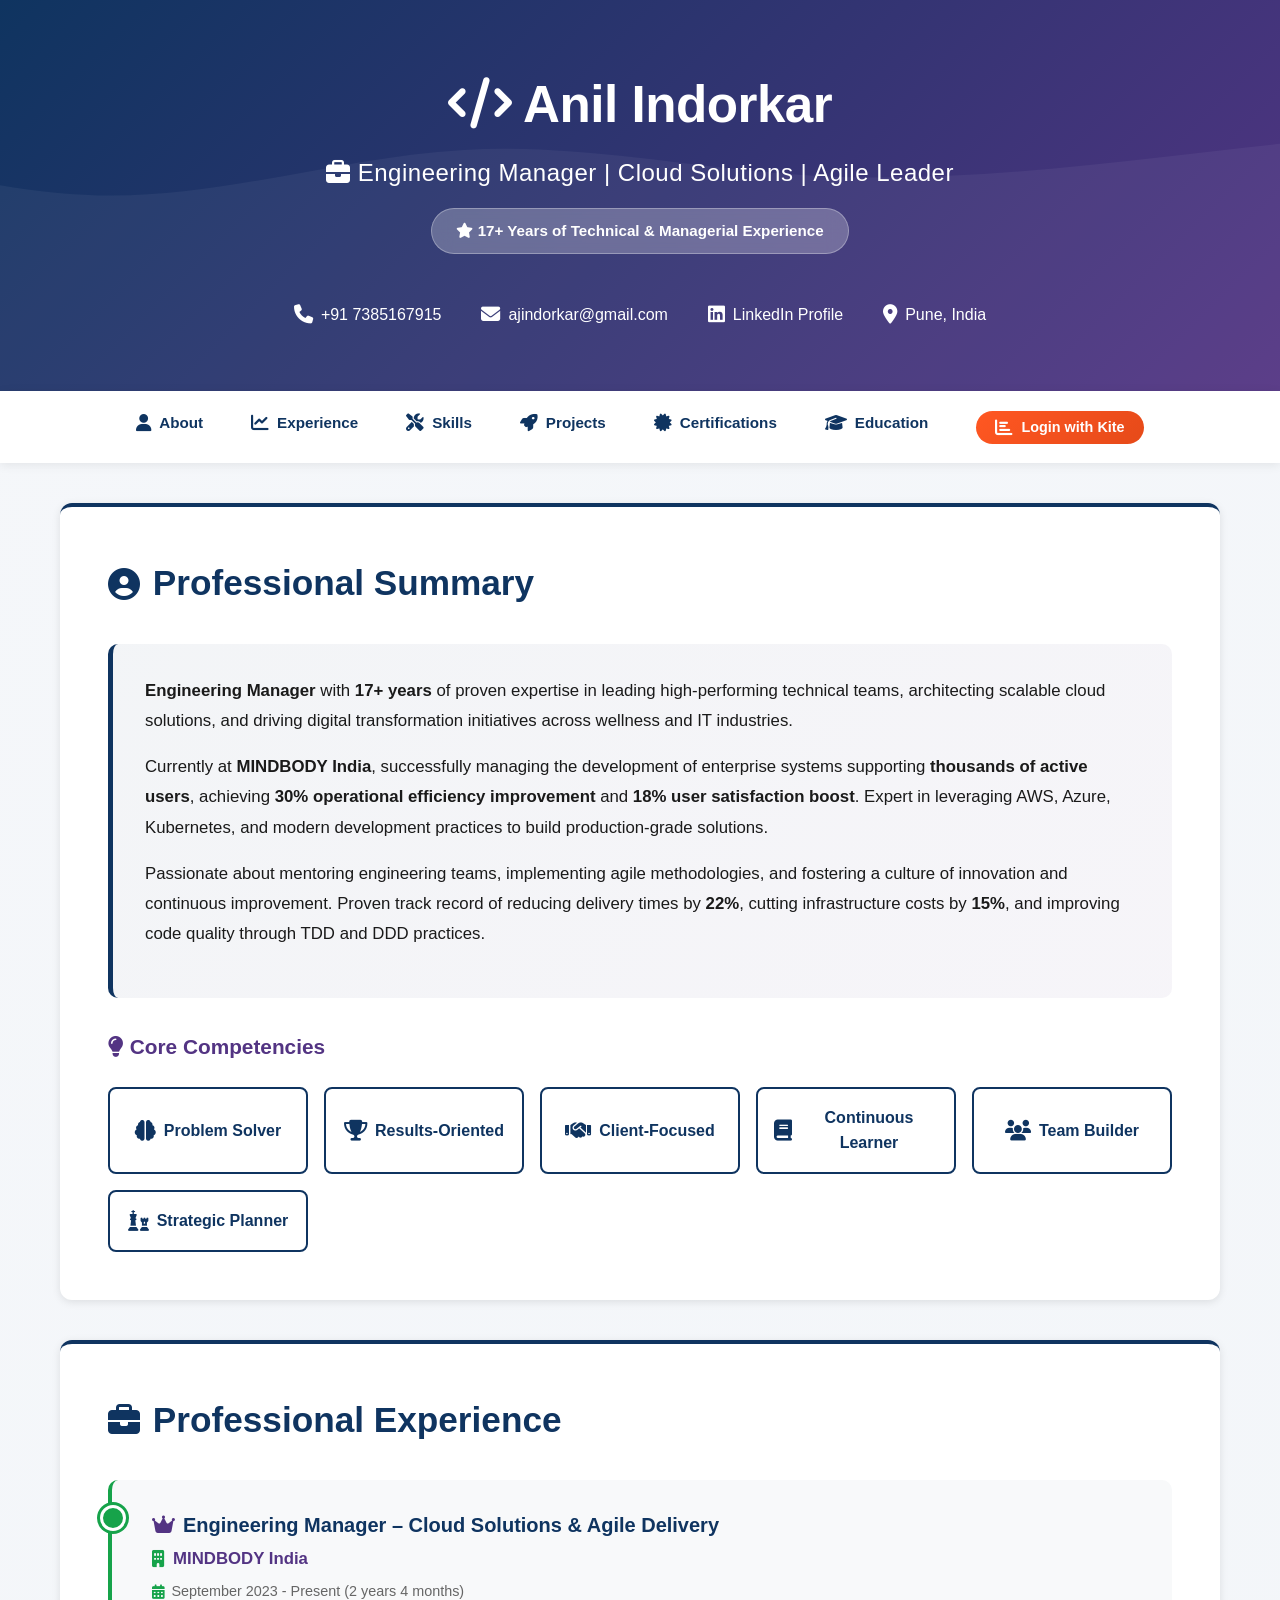
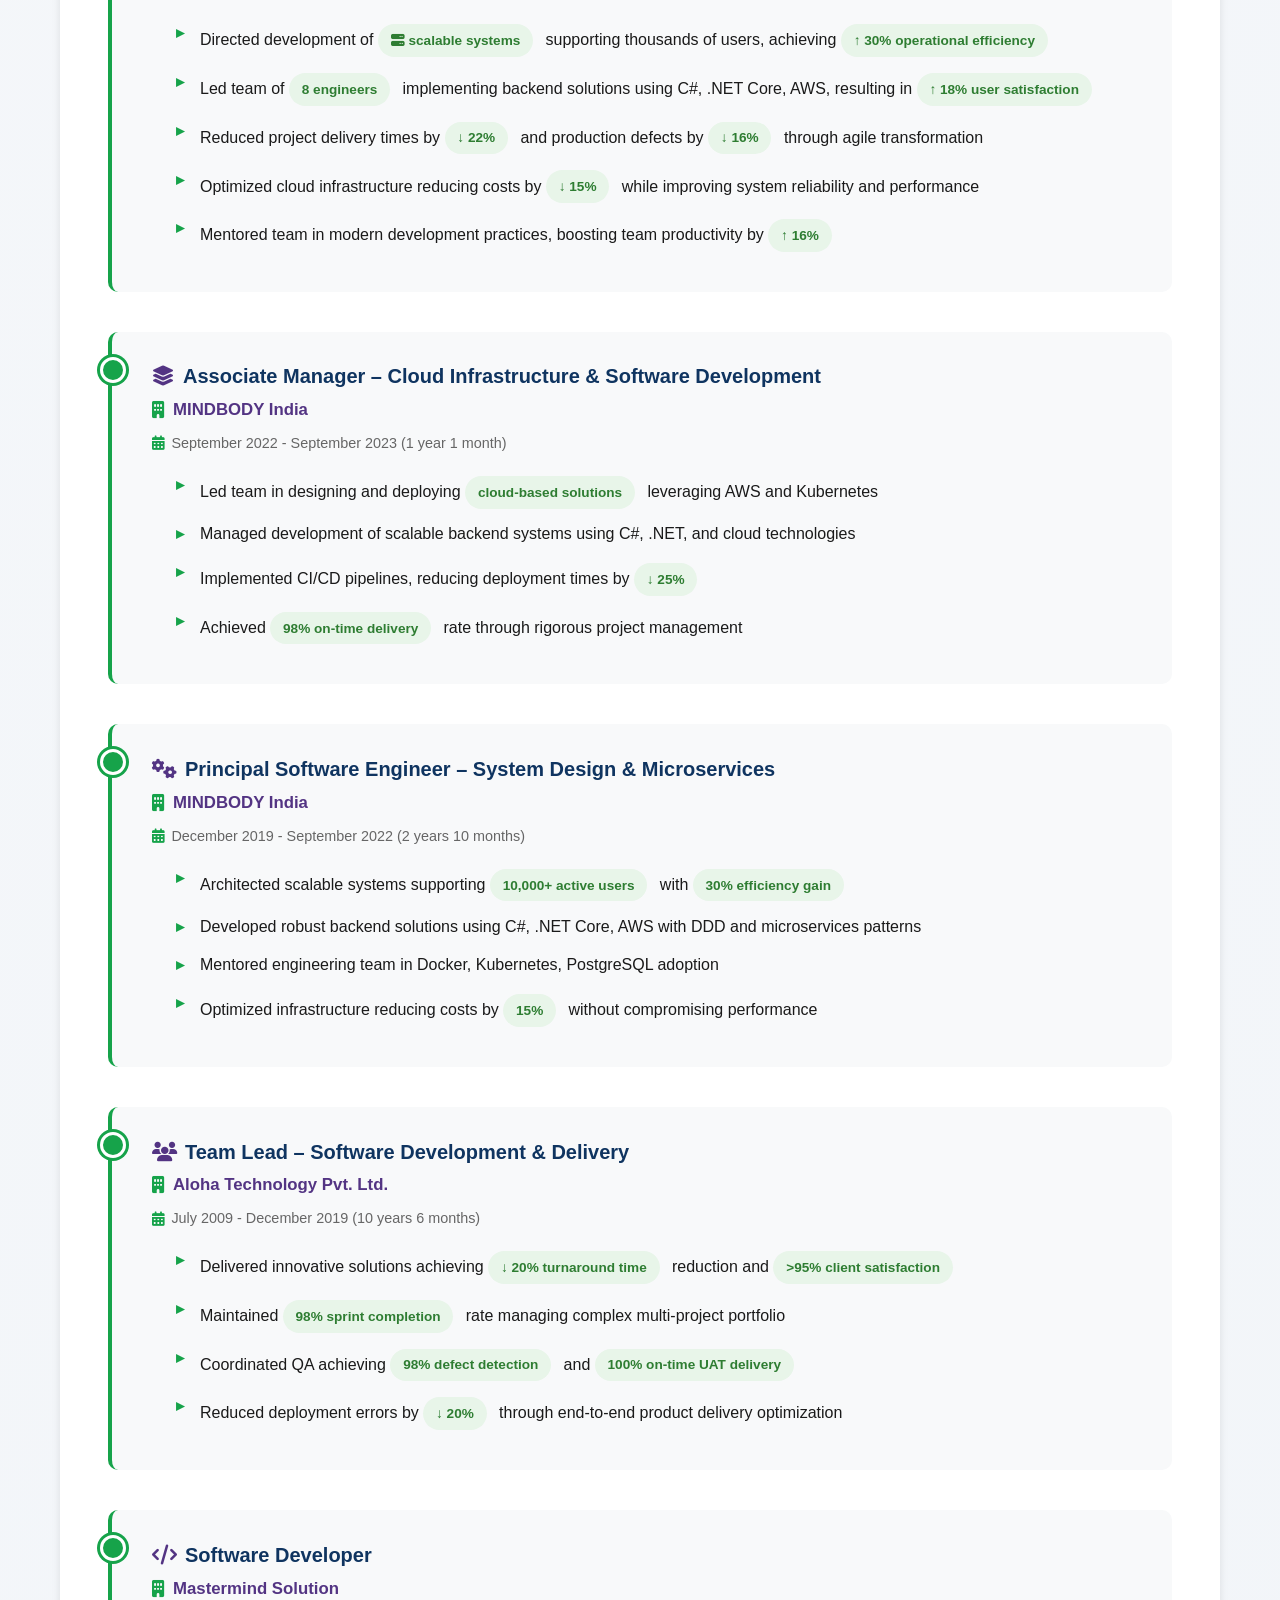
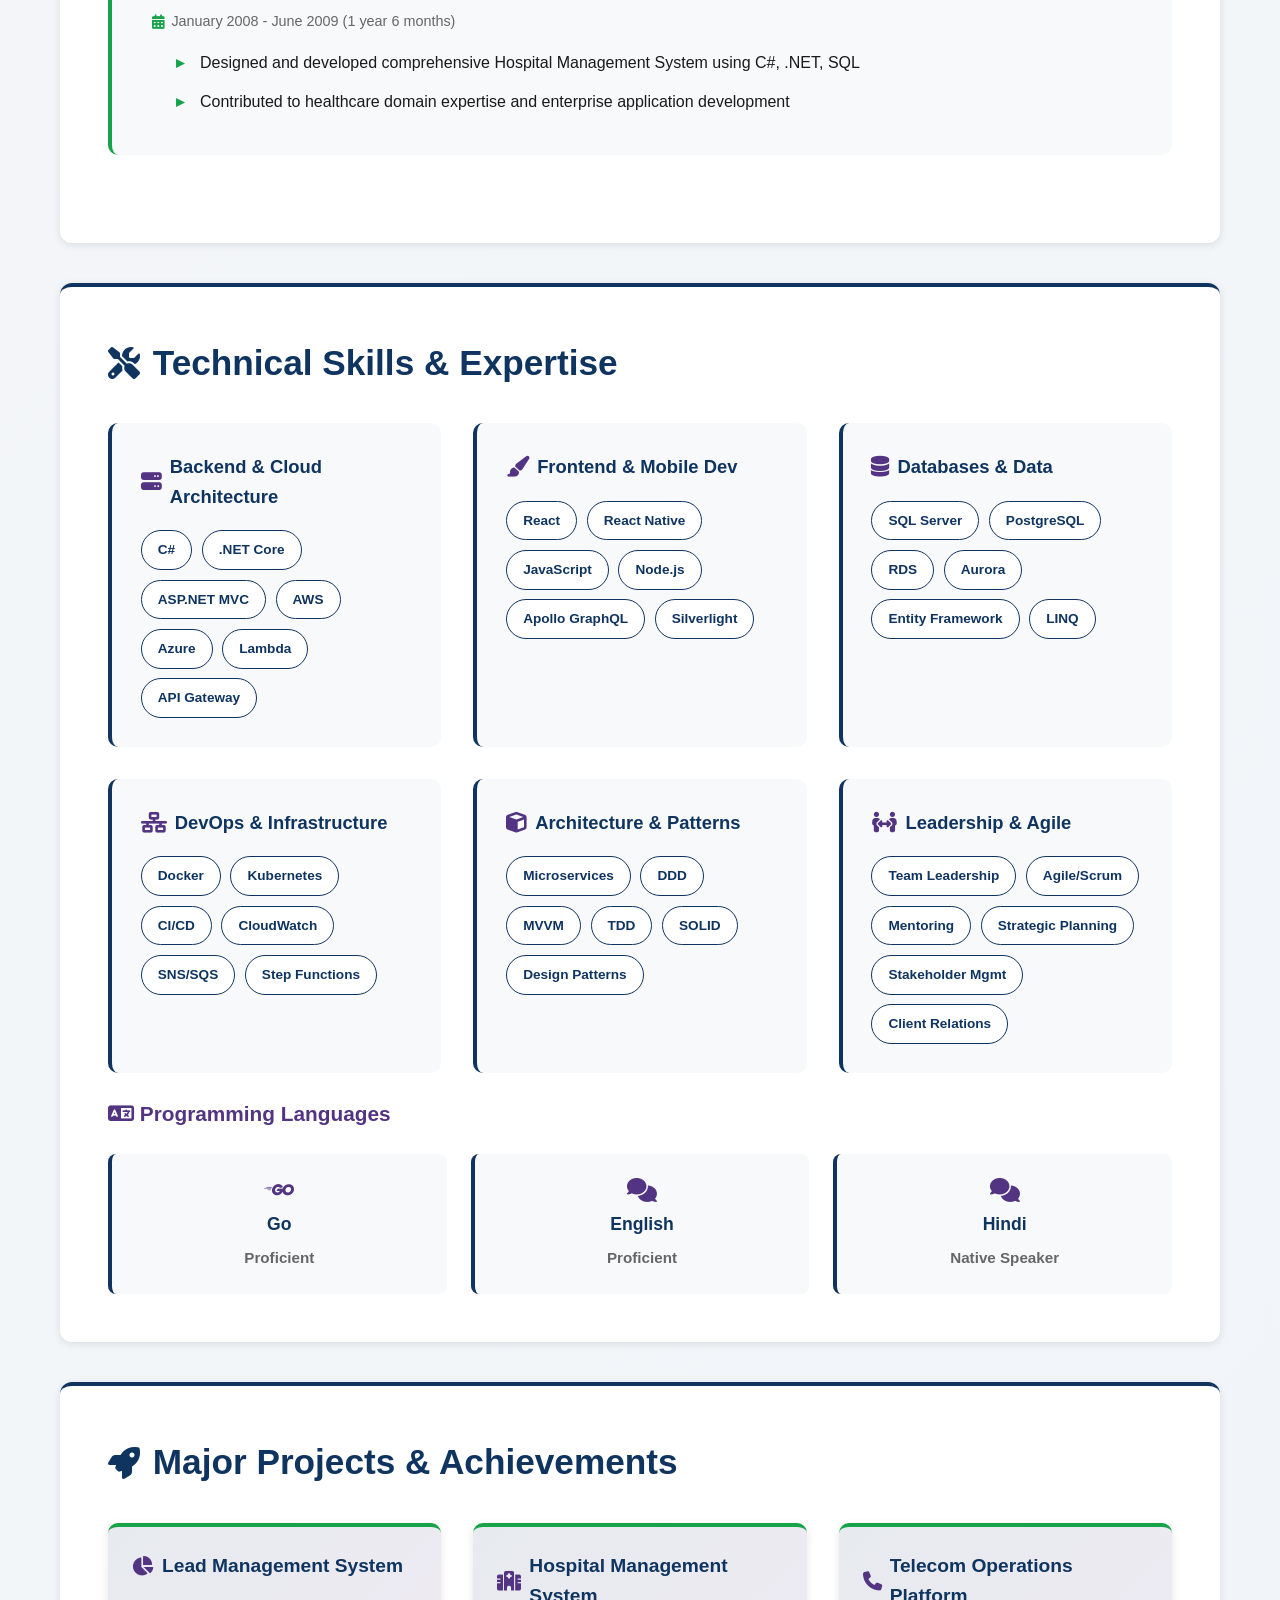
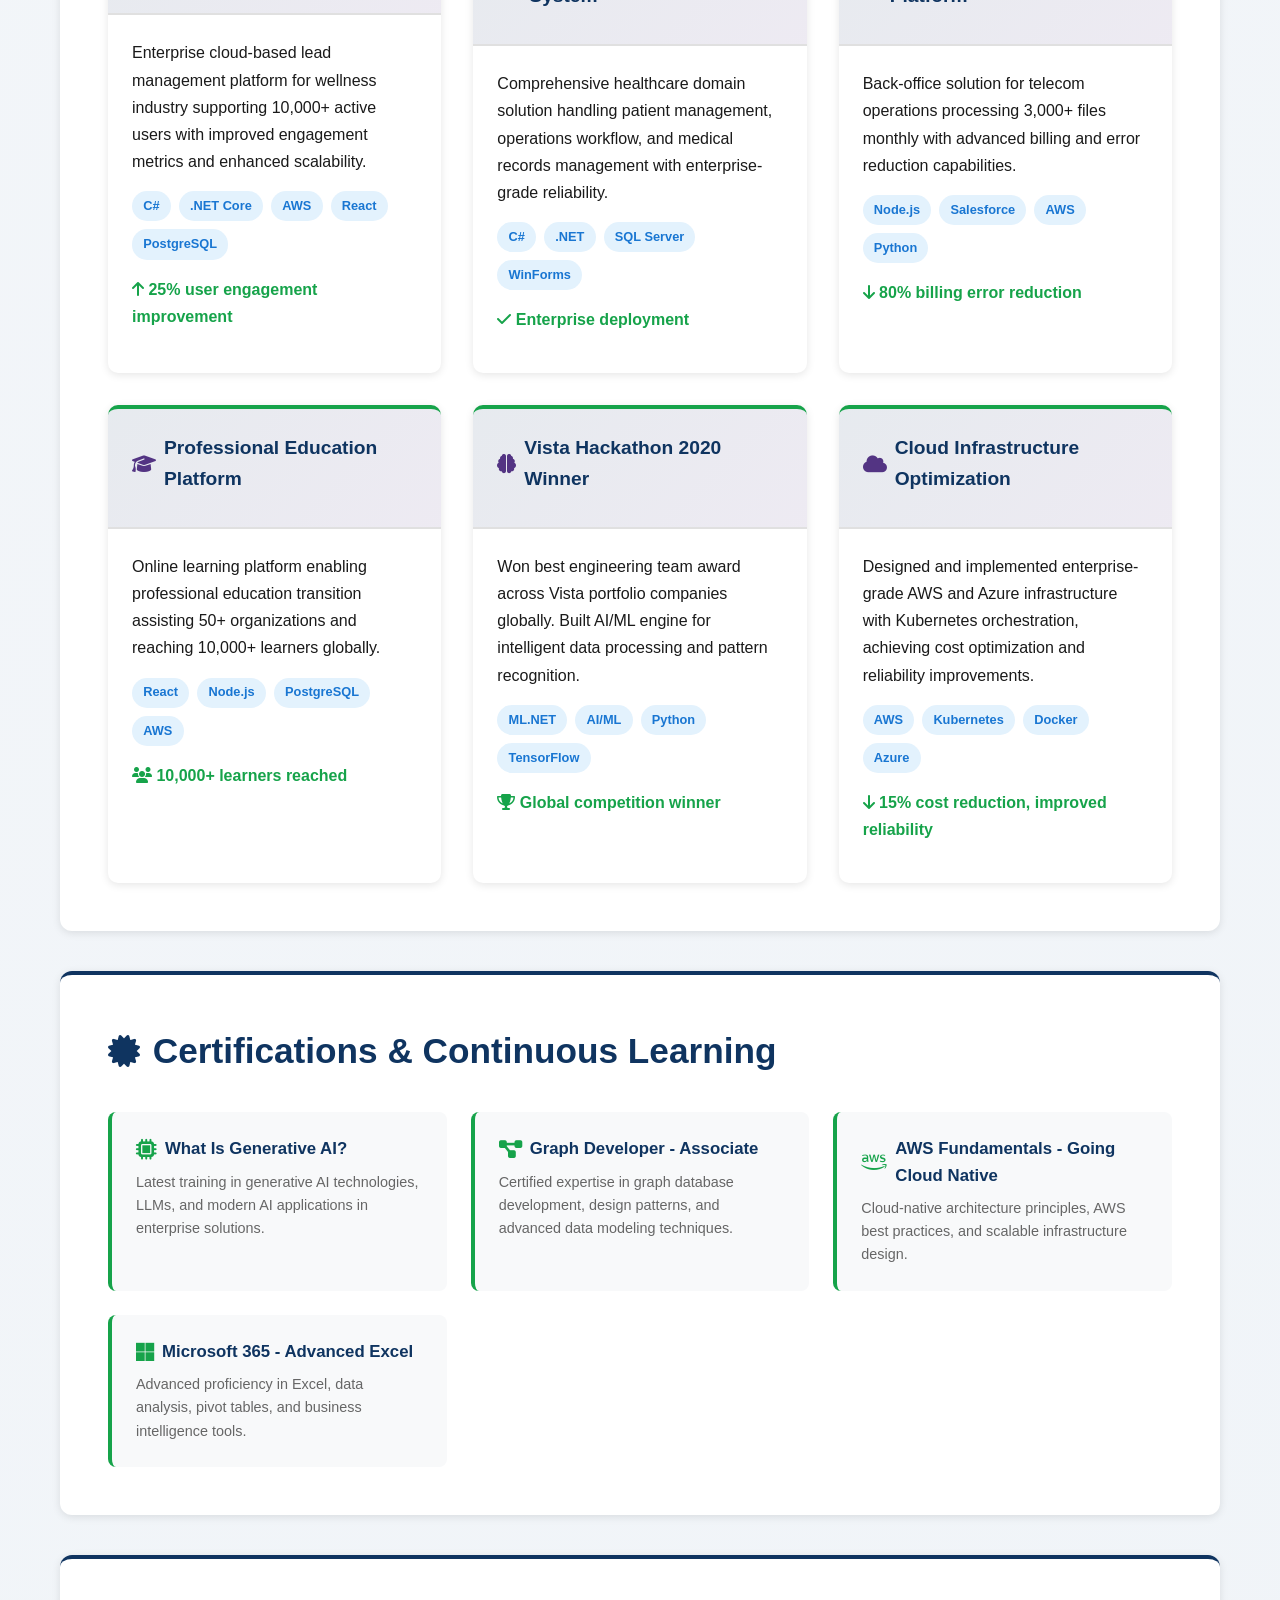
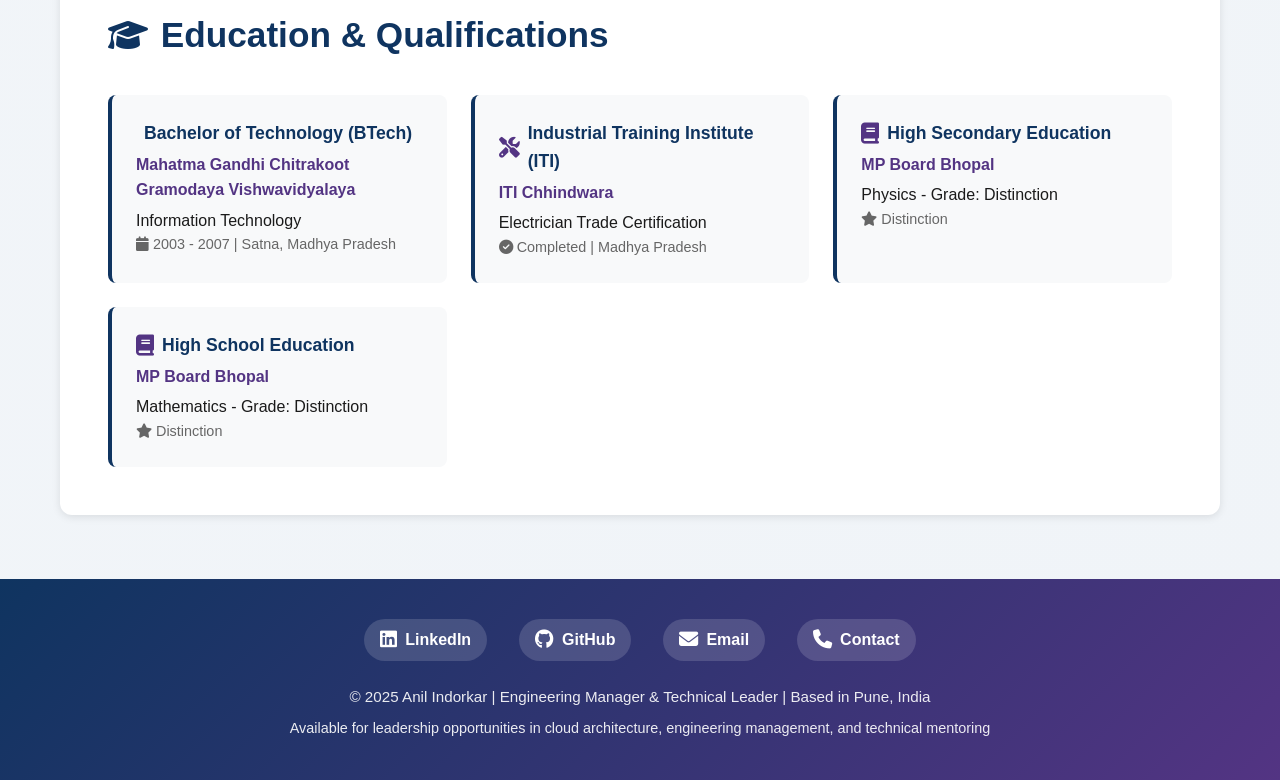
==== commit 66f685ab: "Add Kite Connect login feature to portfolio site Agent-Logs-Url: https://github.com/anilindorkar/abo" ====
--- a/index.html
+++ b/index.html
@@ -746,6 +746,180 @@
         section h2 {
           font-size: 1.6rem;
         }
+      }
+
+      /* ============ KITE LOGIN ============ */
+      .kite-login-btn {
+        background: linear-gradient(135deg, #ff5722 0%, #e64a19 100%);
+        color: white;
+        border: none;
+        padding: 0.5rem 1.2rem;
+        border-radius: 20px;
+        font-size: 0.9rem;
+        font-weight: 600;
+        cursor: pointer;
+        display: flex;
+        align-items: center;
+        gap: 0.5rem;
+        transition: opacity 0.3s, transform 0.2s;
+        text-decoration: none;
+      }
+
+      .kite-login-btn:hover {
+        opacity: 0.9;
+        transform: scale(1.04);
+      }
+
+      .kite-connected-badge {
+        background: linear-gradient(135deg, #16a34a 0%, #15803d 100%);
+        color: white;
+        padding: 0.5rem 1.2rem;
+        border-radius: 20px;
+        font-size: 0.9rem;
+        font-weight: 600;
+        display: none;
+        align-items: center;
+        gap: 0.5rem;
+      }
+
+      .kite-modal-overlay {
+        display: none;
+        position: fixed;
+        inset: 0;
+        background: rgba(0, 0, 0, 0.55);
+        z-index: 1000;
+        align-items: center;
+        justify-content: center;
+      }
+
+      .kite-modal-overlay.active {
+        display: flex;
+      }
+
+      .kite-modal {
+        background: white;
+        border-radius: 14px;
+        padding: 2.5rem;
+        max-width: 420px;
+        width: 90%;
+        box-shadow: 0 20px 60px rgba(0, 0, 0, 0.3);
+        position: relative;
+        animation: modalSlideIn 0.25s ease;
+      }
+
+      @keyframes modalSlideIn {
+        from {
+          opacity: 0;
+          transform: translateY(-20px);
+        }
+        to {
+          opacity: 1;
+          transform: translateY(0);
+        }
+      }
+
+      .kite-modal h3 {
+        color: var(--primary);
+        font-size: 1.5rem;
+        margin-bottom: 0.5rem;
+        display: flex;
+        align-items: center;
+        gap: 0.6rem;
+      }
+
+      .kite-modal p.kite-modal-desc {
+        color: var(--text-light);
+        font-size: 0.92rem;
+        margin-bottom: 1.5rem;
+        line-height: 1.5;
+      }
+
+      .kite-modal label {
+        display: block;
+        font-weight: 600;
+        margin-bottom: 0.4rem;
+        color: var(--text-dark);
+        font-size: 0.95rem;
+      }
+
+      .kite-modal input[type="text"] {
+        width: 100%;
+        padding: 0.7rem 1rem;
+        border: 2px solid var(--border);
+        border-radius: 8px;
+        font-size: 1rem;
+        transition: border-color 0.2s;
+        outline: none;
+      }
+
+      .kite-modal input[type="text"]:focus {
+        border-color: #ff5722;
+      }
+
+      .kite-modal-actions {
+        display: flex;
+        gap: 1rem;
+        margin-top: 1.5rem;
+      }
+
+      .kite-modal-submit {
+        flex: 1;
+        background: linear-gradient(135deg, #ff5722 0%, #e64a19 100%);
+        color: white;
+        border: none;
+        padding: 0.75rem 1rem;
+        border-radius: 8px;
+        font-size: 1rem;
+        font-weight: 600;
+        cursor: pointer;
+        transition: opacity 0.2s;
+      }
+
+      .kite-modal-submit:hover {
+        opacity: 0.9;
+      }
+
+      .kite-modal-cancel {
+        flex: 1;
+        background: var(--light-bg);
+        color: var(--text-dark);
+        border: 2px solid var(--border);
+        padding: 0.75rem 1rem;
+        border-radius: 8px;
+        font-size: 1rem;
+        font-weight: 600;
+        cursor: pointer;
+        transition: background 0.2s;
+      }
+
+      .kite-modal-cancel:hover {
+        background: #e9ecef;
+      }
+
+      .kite-modal-close {
+        position: absolute;
+        top: 1rem;
+        right: 1rem;
+        background: none;
+        border: none;
+        font-size: 1.4rem;
+        cursor: pointer;
+        color: var(--text-light);
+        line-height: 1;
+        padding: 0.2rem 0.4rem;
+        border-radius: 4px;
+        transition: color 0.2s;
+      }
+
+      .kite-modal-close:hover {
+        color: var(--text-dark);
+      }
+
+      .kite-error-msg {
+        color: #dc2626;
+        font-size: 0.88rem;
+        margin-top: 0.4rem;
+        display: none;
       }
     </style>
   </head>
@@ -803,8 +977,48 @@
             ><i class="fas fa-graduation-cap"></i> Education</a
           >
         </li>
+        <li>
+          <button
+            id="kiteLoginBtn"
+            class="kite-login-btn"
+            onclick="openKiteModal()"
+            title="Login with Kite (Zerodha)"
+          >
+            <i class="fas fa-chart-bar"></i> Login with Kite
+          </button>
+          <span id="kiteConnectedBadge" class="kite-connected-badge">
+            <i class="fas fa-check-circle"></i> Kite Connected
+          </span>
+        </li>
       </ul>
     </nav>
+
+    <!-- KITE LOGIN MODAL -->
+    <div id="kiteModalOverlay" class="kite-modal-overlay" role="dialog" aria-modal="true" aria-labelledby="kiteModalTitle">
+      <div class="kite-modal">
+        <button class="kite-modal-close" onclick="closeKiteModal()" aria-label="Close">&times;</button>
+        <h3 id="kiteModalTitle"><i class="fas fa-chart-bar"></i> Connect Kite Account</h3>
+        <p class="kite-modal-desc">
+          Enter your Kite Connect API key to log in to your Zerodha Kite account.
+          You will be redirected to Kite's secure login page.
+        </p>
+        <label for="kiteApiKey">API Key</label>
+        <input
+          type="text"
+          id="kiteApiKey"
+          placeholder="Enter your Kite Connect API key"
+          autocomplete="off"
+          spellcheck="false"
+        />
+        <p id="kiteApiKeyError" class="kite-error-msg">Please enter a valid API key (6–32 alphanumeric characters).</p>
+        <div class="kite-modal-actions">
+          <button class="kite-modal-submit" onclick="redirectToKiteLogin()" type="button">
+            <i class="fas fa-sign-in-alt"></i> Login
+          </button>
+          <button class="kite-modal-cancel" onclick="closeKiteModal()" type="button">Cancel</button>
+        </div>
+      </div>
+    </div>
 
     <div class="container">
       <!-- ABOUT SECTION -->
@@ -1420,5 +1634,89 @@
         engineering management, and technical mentoring
       </p>
     </footer>
+
+    <script>
+      // ============ KITE CONNECT LOGIN ============
+      const KITE_LOGIN_BASE = "https://kite.trade/connect/login";
+      const KITE_API_KEY_STORAGE = "kite_api_key";
+      const KITE_REQUEST_TOKEN_STORAGE = "kite_request_token";
+
+      function openKiteModal() {
+        const overlay = document.getElementById("kiteModalOverlay");
+        overlay.classList.add("active");
+        const savedKey = sessionStorage.getItem(KITE_API_KEY_STORAGE) || "";
+        document.getElementById("kiteApiKey").value = savedKey;
+        document.getElementById("kiteApiKeyError").style.display = "none";
+        document.getElementById("kiteApiKey").focus();
+      }
+
+      function closeKiteModal() {
+        document.getElementById("kiteModalOverlay").classList.remove("active");
+      }
+
+      function redirectToKiteLogin() {
+        const apiKey = document.getElementById("kiteApiKey").value.trim();
+        const errorEl = document.getElementById("kiteApiKeyError");
+        if (!apiKey || !/^[a-zA-Z0-9]{6,32}$/.test(apiKey)) {
+          errorEl.style.display = "block";
+          return;
+        }
+        errorEl.style.display = "none";
+        sessionStorage.setItem(KITE_API_KEY_STORAGE, apiKey);
+        const loginUrl = `${KITE_LOGIN_BASE}?v=3&api_key=${encodeURIComponent(apiKey)}`;
+        window.location.href = loginUrl;
+      }
+
+      function showKiteConnected() {
+        document.getElementById("kiteLoginBtn").style.display = "none";
+        const badge = document.getElementById("kiteConnectedBadge");
+        badge.style.display = "flex";
+      }
+
+      function checkKiteCallback() {
+        const params = new URLSearchParams(window.location.search);
+        const requestToken = params.get("request_token");
+        const status = params.get("status");
+        if (requestToken && status === "success") {
+          sessionStorage.setItem(KITE_REQUEST_TOKEN_STORAGE, requestToken);
+          // Remove only Kite OAuth params, preserve any others
+          params.delete("request_token");
+          params.delete("status");
+          const remaining = params.toString();
+          const cleanUrl =
+            window.location.pathname +
+            (remaining ? "?" + remaining : "") +
+            window.location.hash;
+          window.history.replaceState({}, document.title, cleanUrl);
+          // Clear stored API key after successful authentication
+          sessionStorage.removeItem(KITE_API_KEY_STORAGE);
+          showKiteConnected();
+        } else if (sessionStorage.getItem(KITE_REQUEST_TOKEN_STORAGE)) {
+          showKiteConnected();
+        }
+      }
+
+      // Close modal on overlay click
+      document
+        .getElementById("kiteModalOverlay")
+        .addEventListener("click", function (e) {
+          if (e.target === this) closeKiteModal();
+        });
+
+      // Close modal on Escape key
+      document.addEventListener("keydown", function (e) {
+        if (e.key === "Escape") closeKiteModal();
+      });
+
+      // Trigger Enter key in API key field
+      document
+        .getElementById("kiteApiKey")
+        .addEventListener("keydown", function (e) {
+          if (e.key === "Enter") redirectToKiteLogin();
+        });
+
+      // Check for Kite OAuth callback on page load
+      checkKiteCallback();
+    </script>
   </body>
 </html>
